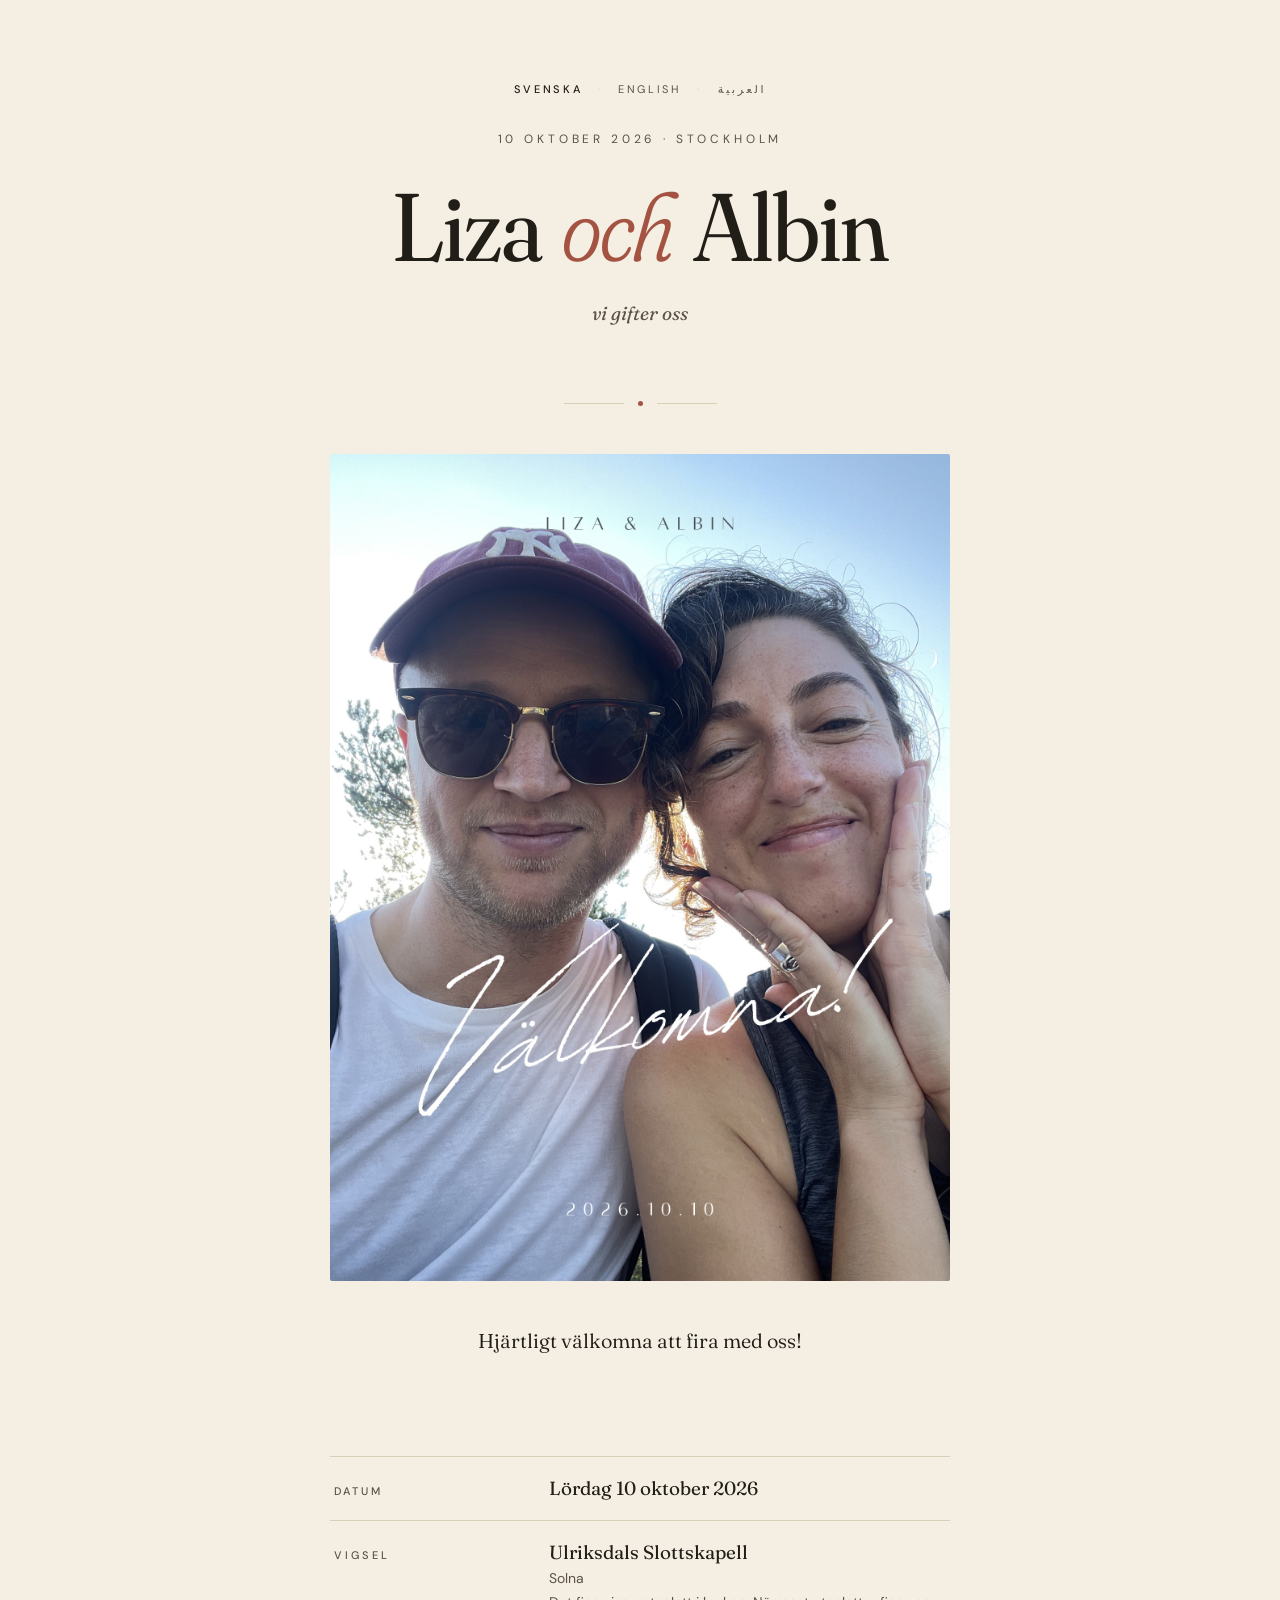
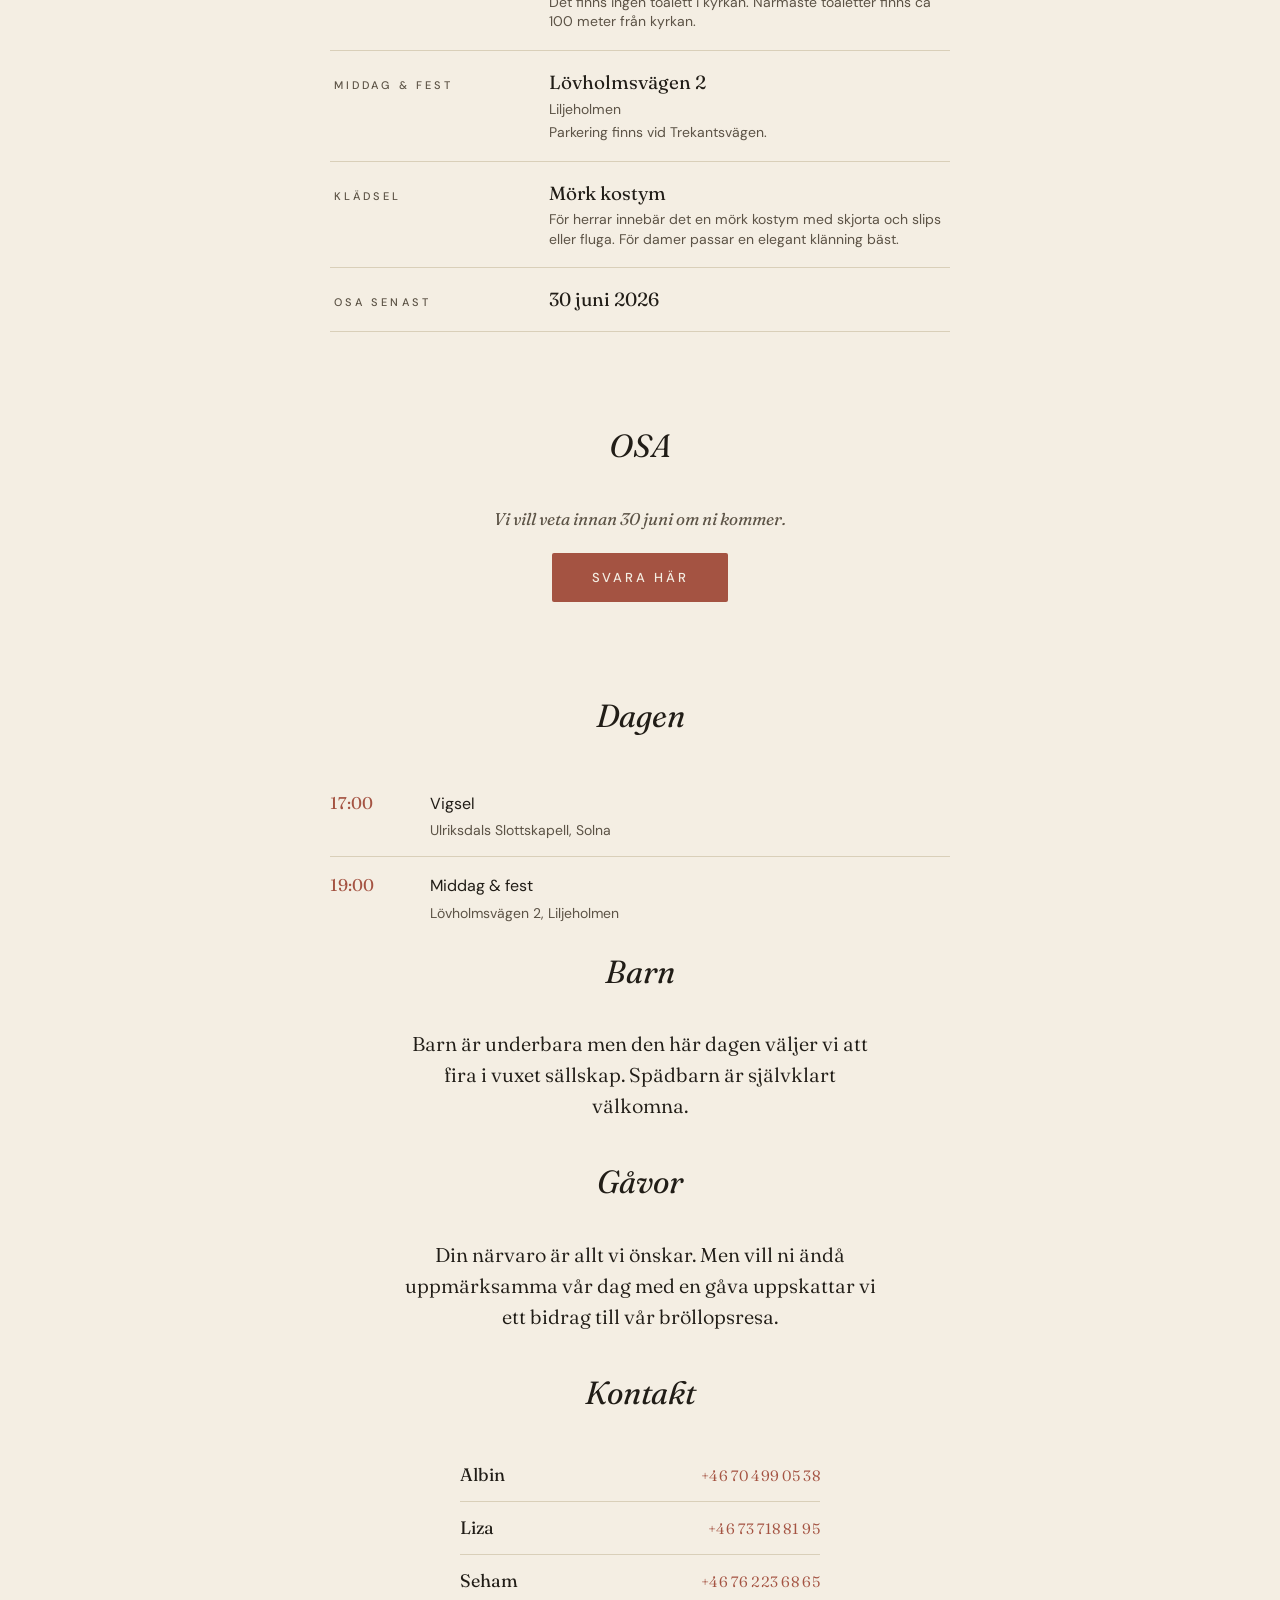
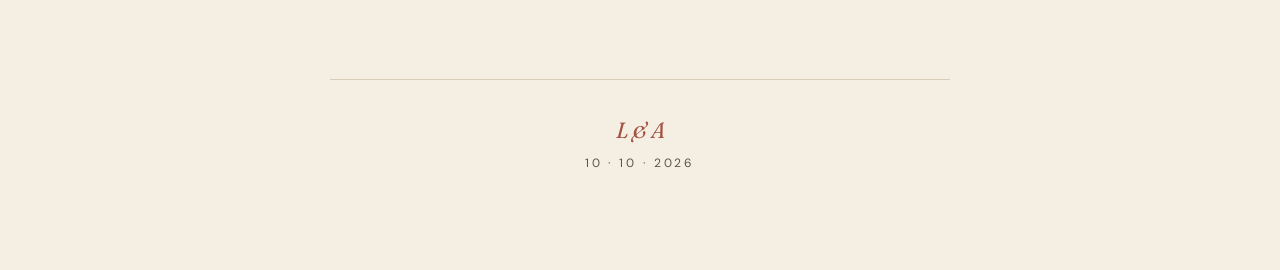
==== index.html @ 65b955f3 "update" ====
<!DOCTYPE html>
<html lang="sv">
<head>
  <meta charset="UTF-8" />
  <meta name="viewport" content="width=device-width, initial-scale=1, viewport-fit=cover" />
  <title>Liza & Albin · 10 oktober 2026</title>
  <link rel="icon" href="favicon.svg" type="image/svg+xml" />
  <meta name="description" content="Vi gifter oss och vill fira med er. OSA, plats, schema och praktisk information." />

  <!-- Open Graph / Facebook / Messenger / iMessage / WhatsApp / Slack -->
  <meta property="og:type" content="website" />
  <meta property="og:locale" content="sv_SE" />
  <meta property="og:url" content="https://lizaochalbin.se/" />
  <meta property="og:title" content="Liza & Albin · 10 oktober 2026" />
  <meta property="og:description" content="Vi gifter oss och vill fira med er." />
  <meta property="og:image" content="https://lizaochalbin.se/og-image.jpg" />
  <meta property="og:image:width" content="1200" />
  <meta property="og:image:height" content="630" />
  <meta property="og:image:alt" content="Liza och Albin" />

  <!-- Twitter / X -->
  <meta name="twitter:card" content="summary_large_image" />
  <meta name="twitter:title" content="Liza & Albin · 10 oktober 2026" />
  <meta name="twitter:description" content="Vi gifter oss och vill fira med er." />
  <meta name="twitter:image" content="https://lizaochalbin.se/og-image.jpg" />

  <link rel="canonical" href="https://lizaochalbin.se/" />

  <link rel="preconnect" href="https://fonts.googleapis.com" />
  <link rel="preconnect" href="https://fonts.gstatic.com" crossorigin />
  <link href="https://fonts.googleapis.com/css2?family=Fraunces:opsz,wght,SOFT@9..144,300..700,0..100&family=DM+Sans:wght@400;500&display=swap" rel="stylesheet" />
  <link rel="stylesheet" href="style.css" />
</head>
<body>
  <main>
    <!-- LANGUAGE SWITCHER -->
    <nav class="lang-switch">
      <a href="index.html" class="active">Svenska</a>
      <span class="lang-sep">·</span>
      <a href="en.html">English</a>
      <span class="lang-sep">·</span>
      <a href="ar.html">العربية</a>
    </nav>

    <!-- HERO -->
    <header class="hero reveal reveal-1">
      <p class="eyebrow">10 oktober 2026 · Stockholm</p>
      <h1 class="names">Liza <span class="amp">och</span> Albin</h1>
      <p class="hero-sub">vi gifter oss</p>
    </header>

    <div class="ornament reveal reveal-2">
      <span class="line"></span>
      <span class="dot"></span>
      <span class="line"></span>
    </div>

    <!-- PHOTO -->
    <section class="photo reveal reveal-2" aria-label="Foto">
      <!-- Lägg en bild på er som /images/hero.jpg i repot. Bredd ~1600px räcker. -->
      <img src="images/hero.jpg" alt="Liza och Albin" onerror="this.style.display='none'; this.nextElementSibling.style.display='flex';" />
      <div class="photo-placeholder" style="display:none;">Bild kommer här</div>
    </section>

    <!-- GREETING -->
    <section class="greeting reveal reveal-3">
      <p>Hjärtligt välkomna att fira med oss!</p>
    </section>

    <!-- DETAILS -->
    <section class="details reveal reveal-4" aria-label="Praktisk information">
      <div class="detail">
        <span class="detail-label">Datum</span>
        <span class="detail-value">
          Lördag 10 oktober 2026
        </span>
      </div>
      <div class="detail">
        <span class="detail-label">Vigsel</span>
        <span class="detail-value">
          Ulriksdals Slottskapell
          <span class="meta">Solna</span>
          <span class="meta">Det finns ingen toalett i kyrkan. Närmaste toaletter finns ca 100 meter från kyrkan.</span>
        </span>
      </div>
      <div class="detail">
        <span class="detail-label">Middag &amp; fest</span>
        <span class="detail-value">
          Lövholmsvägen 2
          <span class="meta">Liljeholmen</span>
          <span class="meta">Parkering finns vid Trekantsvägen.</span>
        </span>
      </div>
      <div class="detail">
        <span class="detail-label">Klädsel</span>
        <span class="detail-value">
          Mörk kostym
          <span class="meta">För herrar innebär det en mörk kostym med skjorta och slips eller fluga. För damer passar en elegant klänning bäst.</span>
        </span>
      </div>
      <div class="detail">
        <span class="detail-label">OSA senast</span>
        <span class="detail-value">
          30 juni 2026
        </span>
      </div>
    </section>

    <!-- OSA -->
    <section class="osa reveal reveal-5">
      <h2 class="section-heading">OSA</h2>
      <p class="osa-deadline">Vi vill veta innan 30 juni om ni kommer.</p>
      <button class="button" data-tally-open="ZjPVkB" data-tally-layout="modal" data-tally-auto-close="3000">Svara här</button>
    </section>

    <!-- SCHEDULE -->
    <section class="schedule reveal reveal-5">
      <h2>Dagen</h2>
      <ol class="schedule-list">
        <li class="schedule-item">
          <span class="schedule-time">17:00</span>
          <span class="schedule-event">
            Vigsel
            <span class="place">Ulriksdals Slottskapell, Solna</span>
          </span>
        </li>
        <li class="schedule-item">
          <span class="schedule-time">19:00</span>
          <span class="schedule-event">
            Middag &amp; fest
            <span class="place">Lövholmsvägen 2, Liljeholmen</span>
          </span>
        </li>
      </ol>
    </section>

    <!-- BARN -->
    <section class="greeting reveal reveal-6">
      <h2 class="section-heading">Barn</h2>
      <p>Barn är underbara men den här dagen väljer vi att fira i vuxet sällskap. Spädbarn är självklart välkomna.</p>
    </section>

    <!-- GÅVOR -->
    <section class="greeting reveal reveal-6">
      <h2 class="section-heading">Gåvor</h2>
      <p>Din närvaro är allt vi önskar. Men vill ni ändå uppmärksamma vår dag med en gåva uppskattar vi ett bidrag till vår bröllopsresa.</p>
    </section>

    <!-- KONTAKT -->
    <section class="greeting reveal reveal-6">
      <h2 class="section-heading">Kontakt</h2>
      <ul class="contact-list">
        <li><span class="contact-name">Albin</span><a href="tel:+46704990538">+46 70 499 05 38</a></li>
        <li><span class="contact-name">Liza</span><a href="tel:+46737188195">+46 73 718 81 95</a></li>
        <li><span class="contact-name">Seham</span><a href="tel:+46762236865">+46 76 223 68 65</a></li>
      </ul>
    </section>

    <!-- FOOTER -->
    <footer class="footer reveal reveal-6">
      <p class="footer-monogram">L &amp; A</p>
      <p class="footer-meta">10 · 10 · 2026</p>
    </footer>
  </main>
  <script src="https://tally.so/widgets/embed.js"></script>
</body>
</html>
---- style.css ----
:root {
  --bg: #F4EEE3;
  --bg-warm: #ECE2CF;
  --ink: #211D17;
  --ink-soft: #5C5346;
  --rule: #D9CFB9;
  --accent: #A45342;
  --accent-soft: #C8896E;
  --maxw: 620px;
}

* { box-sizing: border-box; }

html, body {
  margin: 0;
  padding: 0;
  background: var(--bg);
  color: var(--ink);
  font-family: 'DM Sans', system-ui, sans-serif;
  font-size: 17px;
  line-height: 1.65;
  -webkit-font-smoothing: antialiased;
  -moz-osx-font-smoothing: grayscale;
}

body {
  min-height: 100vh;
  display: flex;
  flex-direction: column;
  align-items: center;
  padding: 0 24px;
}

main {
  width: 100%;
  max-width: var(--maxw);
  padding: 56px 0 80px;
}

/* Staggered reveal */
.reveal {
  opacity: 0;
  transform: translateY(8px);
  animation: reveal 0.9s cubic-bezier(0.2, 0.65, 0.3, 1) forwards;
}
.reveal-1 { animation-delay: 0.05s; }
.reveal-2 { animation-delay: 0.18s; }
.reveal-3 { animation-delay: 0.32s; }
.reveal-4 { animation-delay: 0.46s; }
.reveal-5 { animation-delay: 0.60s; }
.reveal-6 { animation-delay: 0.74s; }

@keyframes reveal {
  to { opacity: 1; transform: translateY(0); }
}

/* LANGUAGE SWITCHER */
.lang-switch {
  text-align: center;
  padding: 0 0 8px;
  font-size: 11px;
  letter-spacing: 0.24em;
  text-transform: uppercase;
}
.lang-switch a {
  color: var(--ink-soft);
  text-decoration: none;
  transition: color 0.2s;
}
.lang-switch a:hover { color: var(--ink); }
.lang-switch a.active {
  color: var(--ink);
  font-weight: 500;
}
.lang-switch .lang-sep {
  color: var(--rule);
  margin: 0 10px;
}

/* HERO */
.hero {
  text-align: center;
  padding: 32px 0 16px;
}

.eyebrow {
  font-family: 'DM Sans', sans-serif;
  font-size: 12px;
  letter-spacing: 0.32em;
  text-transform: uppercase;
  color: var(--ink-soft);
  margin: 0 0 28px;
}

.names {
  font-family: 'Fraunces', serif;
  font-variation-settings: 'opsz' 144, 'SOFT' 50, 'wght' 400;
  font-size: clamp(56px, 14vw, 96px);
  font-weight: 400;
  line-height: 1.0;
  letter-spacing: -0.01em;
  margin: 0;
  color: var(--ink);
}

.names .amp {
  font-style: italic;
  font-variation-settings: 'opsz' 144, 'SOFT' 100, 'wght' 300;
  color: var(--accent);
  padding: 0 0.05em;
}

.hero-sub {
  font-family: 'Fraunces', serif;
  font-variation-settings: 'opsz' 14, 'wght' 400;
  font-style: italic;
  font-size: 19px;
  color: var(--ink-soft);
  margin: 24px 0 0;
}

/* Ornament divider */
.ornament {
  display: flex;
  align-items: center;
  gap: 14px;
  justify-content: center;
  margin: 48px 0;
  color: var(--accent-soft);
}
.ornament .line {
  width: 60px;
  height: 1px;
  background: var(--rule);
}
.ornament .dot {
  width: 5px;
  height: 5px;
  border-radius: 50%;
  background: var(--accent);
}

/* PHOTO */
.photo {
  width: 100%;
  background: var(--bg-warm);
  border-radius: 2px;
  overflow: hidden;
  margin: 8px 0 16px;
  position: relative;
}
.photo img {
  width: 100%;
  height: auto;
  display: block;
}
.photo-placeholder {
  position: absolute;
  inset: 0;
  display: flex;
  align-items: center;
  justify-content: center;
  font-family: 'Fraunces', serif;
  font-style: italic;
  color: var(--ink-soft);
  font-size: 15px;
}

/* GREETING */
.greeting {
  font-family: 'Fraunces', serif;
  font-variation-settings: 'opsz' 24, 'wght' 350;
  font-size: 20px;
  line-height: 1.55;
  text-align: center;
  color: var(--ink);
  max-width: 480px;
  margin: 0 auto;
  padding: 8px 0;
}
.greeting em {
  font-style: italic;
  color: var(--accent);
}

/* DETAILS */
.details {
  display: grid;
  grid-template-columns: 1fr;
  gap: 0;
  border-top: 1px solid var(--rule);
  border-bottom: 1px solid var(--rule);
}
.detail {
  display: grid;
  grid-template-columns: 1fr 2fr;
  gap: 16px;
  padding: 18px 4px;
  border-bottom: 1px solid var(--rule);
  align-items: baseline;
}
.detail:last-child { border-bottom: none; }
.detail-label {
  font-size: 11px;
  letter-spacing: 0.28em;
  text-transform: uppercase;
  color: var(--ink-soft);
  font-weight: 500;
}
.detail-value {
  font-family: 'Fraunces', serif;
  font-variation-settings: 'opsz' 24, 'wght' 400;
  font-size: 19px;
  color: var(--ink);
  line-height: 1.4;
}
.detail-value .meta {
  display: block;
  font-family: 'DM Sans', sans-serif;
  font-size: 14px;
  color: var(--ink-soft);
  margin-top: 4px;
}

/* SCHEDULE */
.schedule {
  margin: 0;
}
.schedule h2,
.section-heading {
  font-family: 'Fraunces', serif;
  font-variation-settings: 'opsz' 48, 'wght' 400;
  font-style: italic;
  font-size: 32px;
  font-weight: 400;
  text-align: center;
  margin: 0 0 32px;
  color: var(--ink);
}
.schedule-list {
  list-style: none;
  padding: 0;
  margin: 0;
}
.schedule-item {
  display: grid;
  grid-template-columns: 80px 1fr;
  gap: 20px;
  padding: 14px 0;
  align-items: baseline;
  border-bottom: 1px solid var(--rule);
}
.schedule-item:last-child { border-bottom: none; }
.schedule-time {
  font-family: 'Fraunces', serif;
  font-variation-settings: 'opsz' 24, 'wght' 400;
  font-size: 17px;
  color: var(--accent);
  font-feature-settings: 'tnum';
}
.schedule-event {
  font-size: 16px;
  color: var(--ink);
}
.schedule-event .place {
  display: block;
  font-size: 14px;
  color: var(--ink-soft);
  margin-top: 2px;
}

/* CONTACT */
.contact-list {
  list-style: none;
  padding: 0;
  margin: 0 auto;
  width: 100%;
  max-width: 360px;
}
.contact-list li {
  display: flex;
  justify-content: space-between;
  align-items: baseline;
  padding: 12px 0;
  border-bottom: 1px solid var(--rule);
  font-size: 16px;
}
.contact-list li:last-child { border-bottom: none; }
.contact-name {
  font-family: 'Fraunces', serif;
  font-variation-settings: 'opsz' 24, 'wght' 400;
  font-size: 18px;
  color: var(--ink);
}
.contact-list a {
  color: var(--accent);
  text-decoration: none;
  font-size: 15px;
  letter-spacing: 0.02em;
}
.contact-list a:hover { text-decoration: underline; }

/* OSA CTA */
.osa {
  text-align: center;
  padding: 16px 0;
}
.osa-deadline {
  font-family: 'Fraunces', serif;
  font-style: italic;
  font-size: 17px;
  color: var(--ink-soft);
  margin: 0 0 20px;
}
.button {
  display: inline-block;
  background: var(--accent);
  color: var(--bg);
  padding: 16px 40px;
  border-radius: 2px;
  text-decoration: none;
  font-family: 'DM Sans', sans-serif;
  font-size: 13px;
  font-weight: 500;
  letter-spacing: 0.22em;
  text-transform: uppercase;
  transition: background 0.2s ease, transform 0.15s ease;
  border: none;
  cursor: pointer;
}
.button:hover { background: var(--ink); }
.button:active { transform: scale(0.98); }

/* FOOTER */
.footer {
  text-align: center;
  margin-top: 64px;
  padding-top: 32px;
  border-top: 1px solid var(--rule);
}
.footer-monogram {
  font-family: 'Fraunces', serif;
  font-style: italic;
  font-size: 22px;
  color: var(--accent);
  margin: 0 0 6px;
}
.footer-meta {
  font-size: 12px;
  letter-spacing: 0.24em;
  text-transform: uppercase;
  color: var(--ink-soft);
  margin: 0;
}

/* Section spacing */
section { margin: 56px 0; }
section:first-of-type { margin-top: 0; }

/* Responsive */
@media (min-width: 700px) {
  main { padding: 80px 0 96px; }
  .hero { padding: 24px 0 24px; }
  section { margin: 72px 0; }
}

/* Honor reduced motion preference */
@media (prefers-reduced-motion: reduce) {
  .reveal { opacity: 1; transform: none; animation: none; }
}
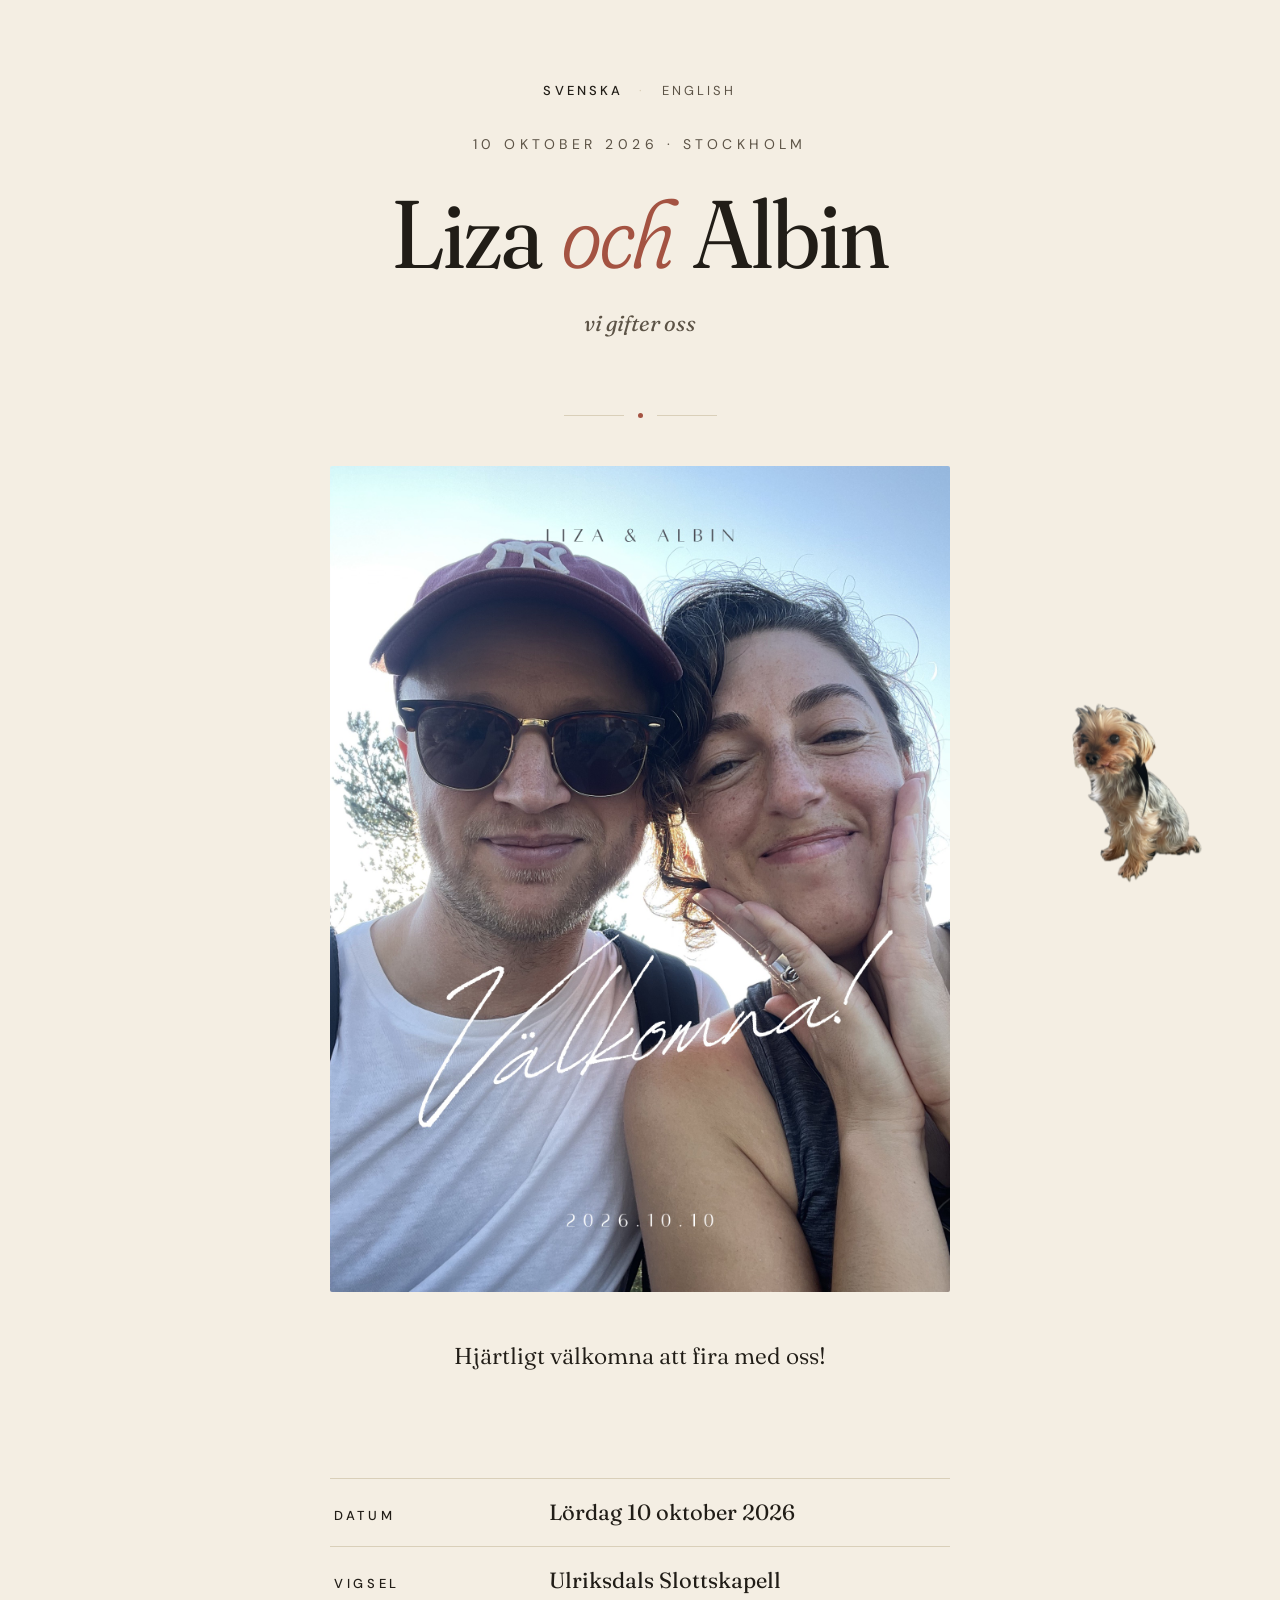
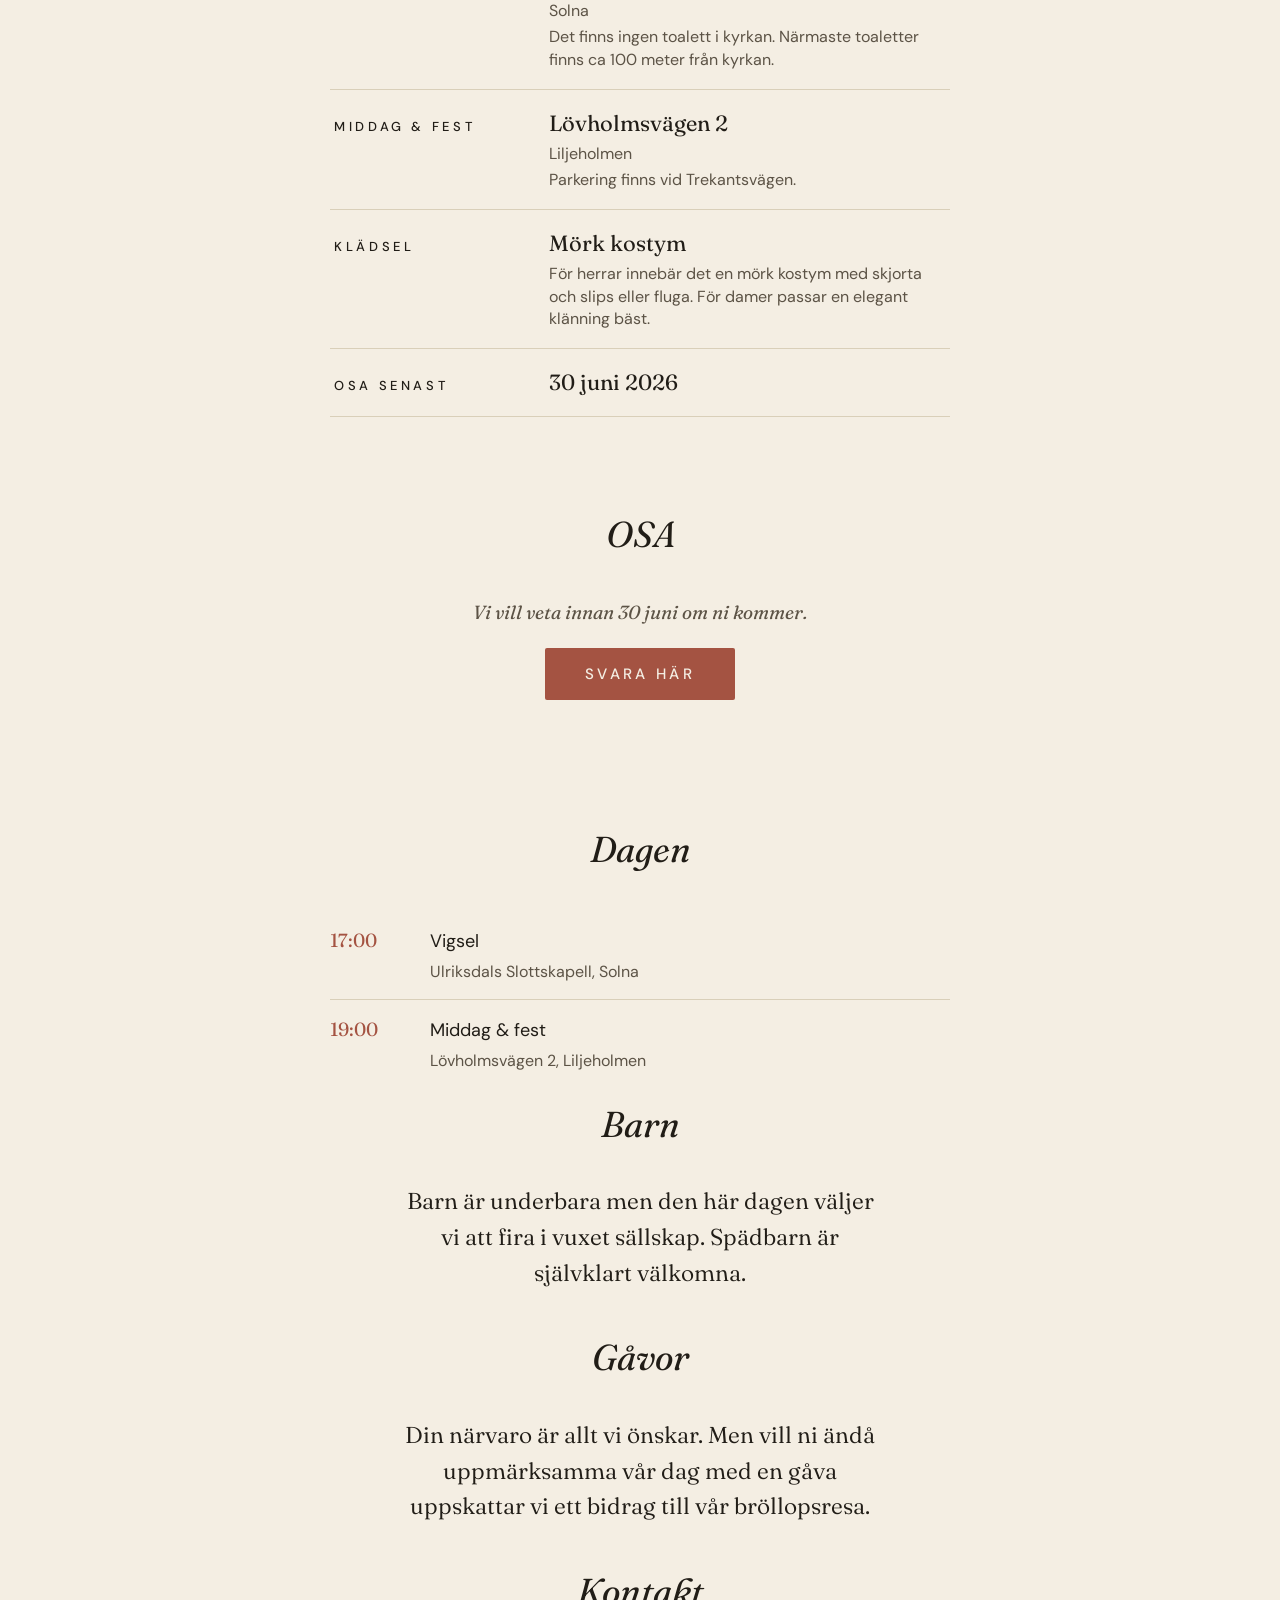
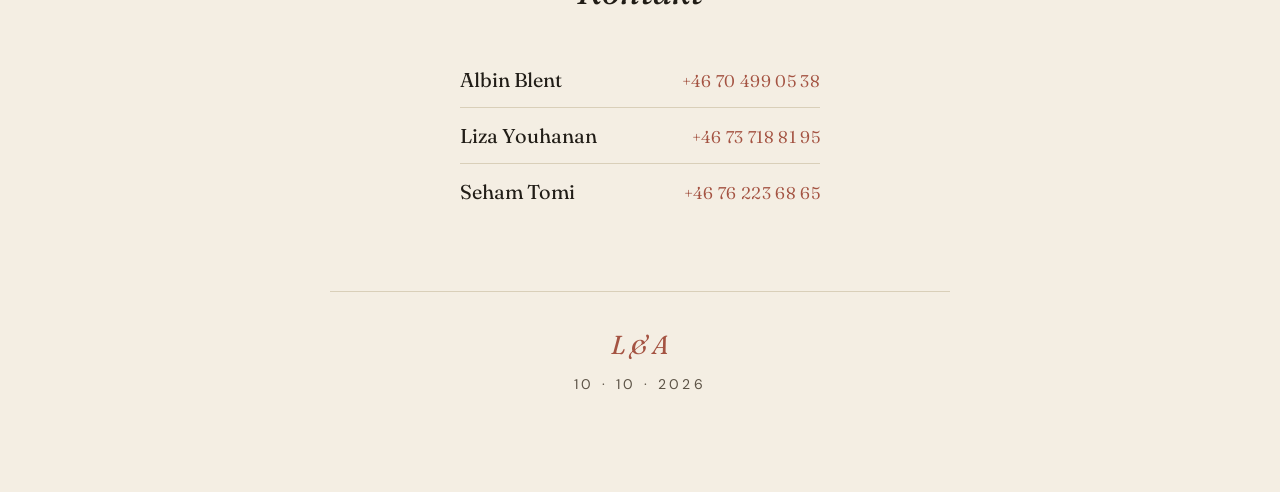
==== commit f7938df3: "update" ====
--- a/index.html
+++ b/index.html
@@ -38,8 +38,6 @@
       <a href="index.html" class="active">Svenska</a>
       <span class="lang-sep">·</span>
       <a href="en.html">English</a>
-      <span class="lang-sep">·</span>
-      <a href="ar.html">العربية</a>
     </nav>
 
     <!-- HERO -->
@@ -150,11 +148,16 @@
     <section class="greeting reveal reveal-6">
       <h2 class="section-heading">Kontakt</h2>
       <ul class="contact-list">
-        <li><span class="contact-name">Albin</span><a href="tel:+46704990538">+46 70 499 05 38</a></li>
-        <li><span class="contact-name">Liza</span><a href="tel:+46737188195">+46 73 718 81 95</a></li>
-        <li><span class="contact-name">Seham</span><a href="tel:+46762236865">+46 76 223 68 65</a></li>
+        <li><span class="contact-name">Albin Blent</span><a href="tel:+46704990538">+46 70 499 05 38</a></li>
+        <li><span class="contact-name">Liza Youhanan</span><a href="tel:+46737188195">+46 73 718 81 95</a></li>
+        <li><span class="contact-name">Seham Tomi</span><a href="tel:+46762236865">+46 76 223 68 65</a></li>
       </ul>
     </section>
+
+    <!-- DOUCHI (mobile) -->
+    <div class="douchi-mobile reveal reveal-6">
+      <img src="images/douchi-cutout.png" alt="Douchi, vår hund" />
+    </div>
 
     <!-- FOOTER -->
     <footer class="footer reveal reveal-6">
@@ -162,6 +165,9 @@
       <p class="footer-meta">10 · 10 · 2026</p>
     </footer>
   </main>
+
+  <!-- DOUCHI (desktop) -->
+  <img class="douchi-desktop" src="images/douchi-cutout.png" alt="Douchi, vår hund" />
   <script src="https://tally.so/widgets/embed.js"></script>
 </body>
 </html>
--- a/style.css
+++ b/style.css
@@ -17,7 +17,7 @@
   background: var(--bg);
   color: var(--ink);
   font-family: 'DM Sans', system-ui, sans-serif;
-  font-size: 17px;
+  font-size: 19px;
   line-height: 1.65;
   -webkit-font-smoothing: antialiased;
   -moz-osx-font-smoothing: grayscale;
@@ -58,7 +58,7 @@
 .lang-switch {
   text-align: center;
   padding: 0 0 8px;
-  font-size: 11px;
+  font-size: 13px;
   letter-spacing: 0.24em;
   text-transform: uppercase;
 }
@@ -85,7 +85,7 @@
 
 .eyebrow {
   font-family: 'DM Sans', sans-serif;
-  font-size: 12px;
+  font-size: 14px;
   letter-spacing: 0.32em;
   text-transform: uppercase;
   color: var(--ink-soft);
@@ -114,7 +114,7 @@
   font-family: 'Fraunces', serif;
   font-variation-settings: 'opsz' 14, 'wght' 400;
   font-style: italic;
-  font-size: 19px;
+  font-size: 22px;
   color: var(--ink-soft);
   margin: 24px 0 0;
 }
@@ -163,14 +163,14 @@
   font-family: 'Fraunces', serif;
   font-style: italic;
   color: var(--ink-soft);
-  font-size: 15px;
+  font-size: 17px;
 }
 
 /* GREETING */
 .greeting {
   font-family: 'Fraunces', serif;
   font-variation-settings: 'opsz' 24, 'wght' 350;
-  font-size: 20px;
+  font-size: 23px;
   line-height: 1.55;
   text-align: center;
   color: var(--ink);
@@ -201,23 +201,23 @@
 }
 .detail:last-child { border-bottom: none; }
 .detail-label {
-  font-size: 11px;
+  font-size: 13px;
   letter-spacing: 0.28em;
   text-transform: uppercase;
-  color: var(--ink-soft);
+  color: var(--ink);
   font-weight: 500;
 }
 .detail-value {
   font-family: 'Fraunces', serif;
   font-variation-settings: 'opsz' 24, 'wght' 400;
-  font-size: 19px;
+  font-size: 22px;
   color: var(--ink);
   line-height: 1.4;
 }
 .detail-value .meta {
   display: block;
   font-family: 'DM Sans', sans-serif;
-  font-size: 14px;
+  font-size: 16px;
   color: var(--ink-soft);
   margin-top: 4px;
 }
@@ -231,7 +231,7 @@
   font-family: 'Fraunces', serif;
   font-variation-settings: 'opsz' 48, 'wght' 400;
   font-style: italic;
-  font-size: 32px;
+  font-size: 36px;
   font-weight: 400;
   text-align: center;
   margin: 0 0 32px;
@@ -254,17 +254,17 @@
 .schedule-time {
   font-family: 'Fraunces', serif;
   font-variation-settings: 'opsz' 24, 'wght' 400;
-  font-size: 17px;
+  font-size: 19px;
   color: var(--accent);
   font-feature-settings: 'tnum';
 }
 .schedule-event {
-  font-size: 16px;
+  font-size: 18px;
   color: var(--ink);
 }
 .schedule-event .place {
   display: block;
-  font-size: 14px;
+  font-size: 16px;
   color: var(--ink-soft);
   margin-top: 2px;
 }
@@ -283,19 +283,19 @@
   align-items: baseline;
   padding: 12px 0;
   border-bottom: 1px solid var(--rule);
-  font-size: 16px;
+  font-size: 18px;
 }
 .contact-list li:last-child { border-bottom: none; }
 .contact-name {
   font-family: 'Fraunces', serif;
   font-variation-settings: 'opsz' 24, 'wght' 400;
-  font-size: 18px;
+  font-size: 20px;
   color: var(--ink);
 }
 .contact-list a {
   color: var(--accent);
   text-decoration: none;
-  font-size: 15px;
+  font-size: 17px;
   letter-spacing: 0.02em;
 }
 .contact-list a:hover { text-decoration: underline; }
@@ -308,7 +308,7 @@
 .osa-deadline {
   font-family: 'Fraunces', serif;
   font-style: italic;
-  font-size: 17px;
+  font-size: 19px;
   color: var(--ink-soft);
   margin: 0 0 20px;
 }
@@ -320,7 +320,7 @@
   border-radius: 2px;
   text-decoration: none;
   font-family: 'DM Sans', sans-serif;
-  font-size: 13px;
+  font-size: 15px;
   font-weight: 500;
   letter-spacing: 0.22em;
   text-transform: uppercase;
@@ -330,6 +330,7 @@
 }
 .button:hover { background: var(--ink); }
 .button:active { transform: scale(0.98); }
+.osa .button { margin-bottom: 32px; }
 
 /* FOOTER */
 .footer {
@@ -341,12 +342,12 @@
 .footer-monogram {
   font-family: 'Fraunces', serif;
   font-style: italic;
-  font-size: 22px;
+  font-size: 26px;
   color: var(--accent);
   margin: 0 0 6px;
 }
 .footer-meta {
-  font-size: 12px;
+  font-size: 14px;
   letter-spacing: 0.24em;
   text-transform: uppercase;
   color: var(--ink-soft);
@@ -364,6 +365,33 @@
   section { margin: 72px 0; }
 }
 
+/* DOUCHI */
+.douchi-desktop {
+  display: none;
+}
+.douchi-mobile {
+  text-align: center;
+}
+.douchi-mobile img {
+  width: 200px;
+  height: auto;
+}
+@media (min-width: 700px) {
+  .douchi-desktop {
+    display: block;
+    position: fixed;
+    bottom: 0;
+    right: 24px;
+    width: 220px;
+    height: auto;
+    z-index: 10;
+    pointer-events: none;
+  }
+  .douchi-mobile {
+    display: none;
+  }
+}
+
 /* Honor reduced motion preference */
 @media (prefers-reduced-motion: reduce) {
   .reveal { opacity: 1; transform: none; animation: none; }
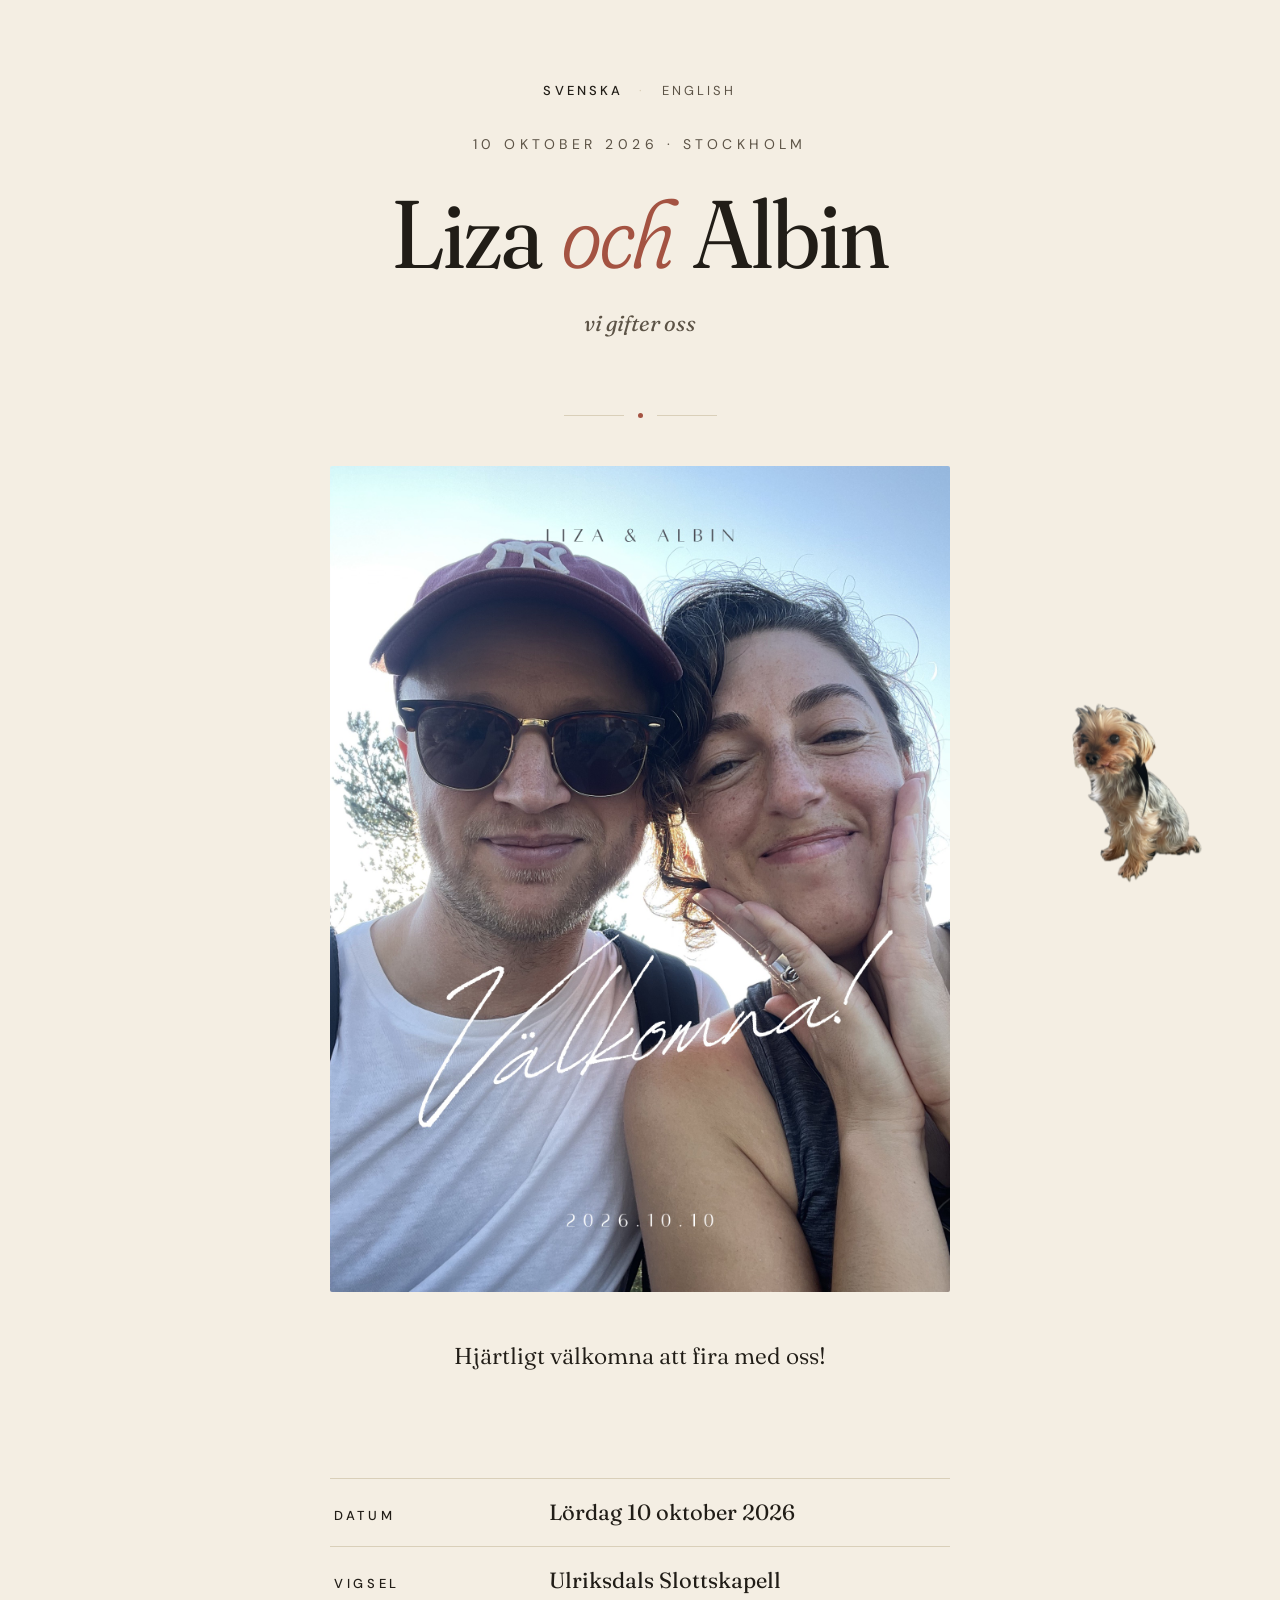
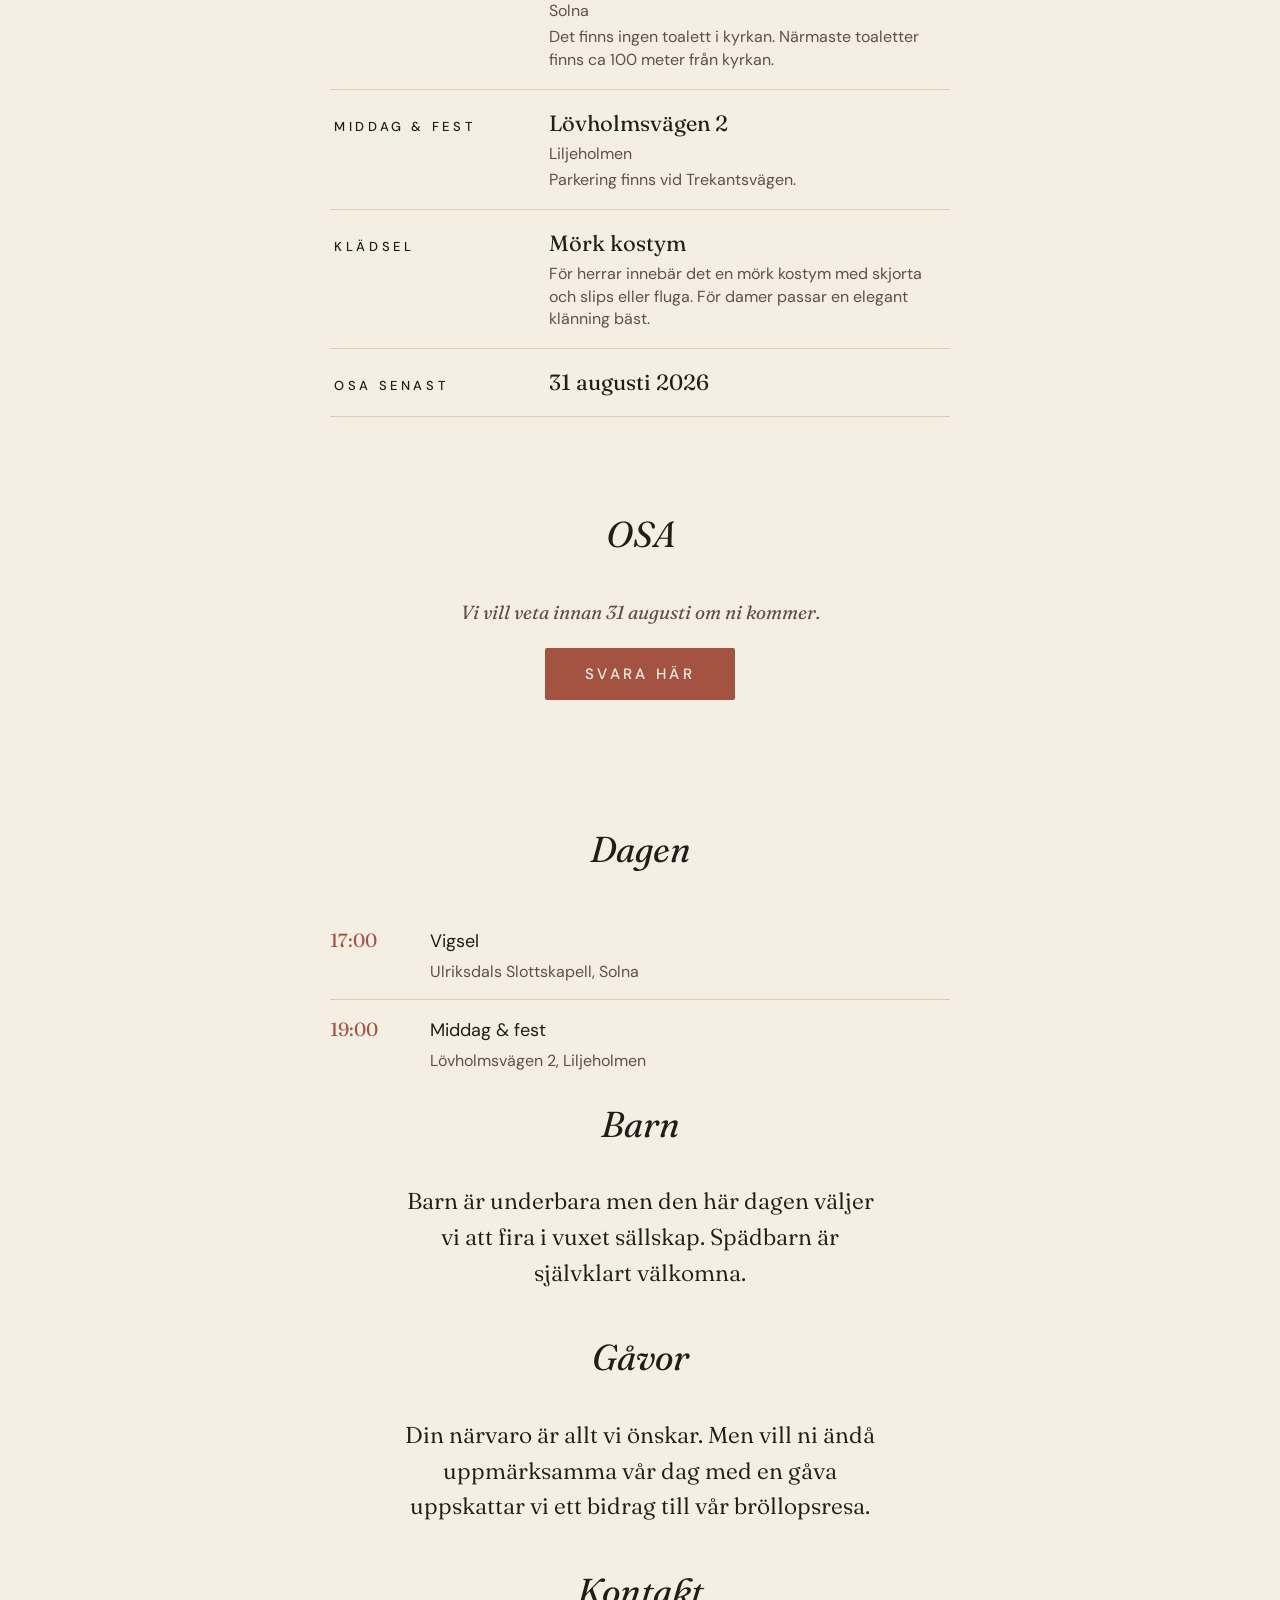
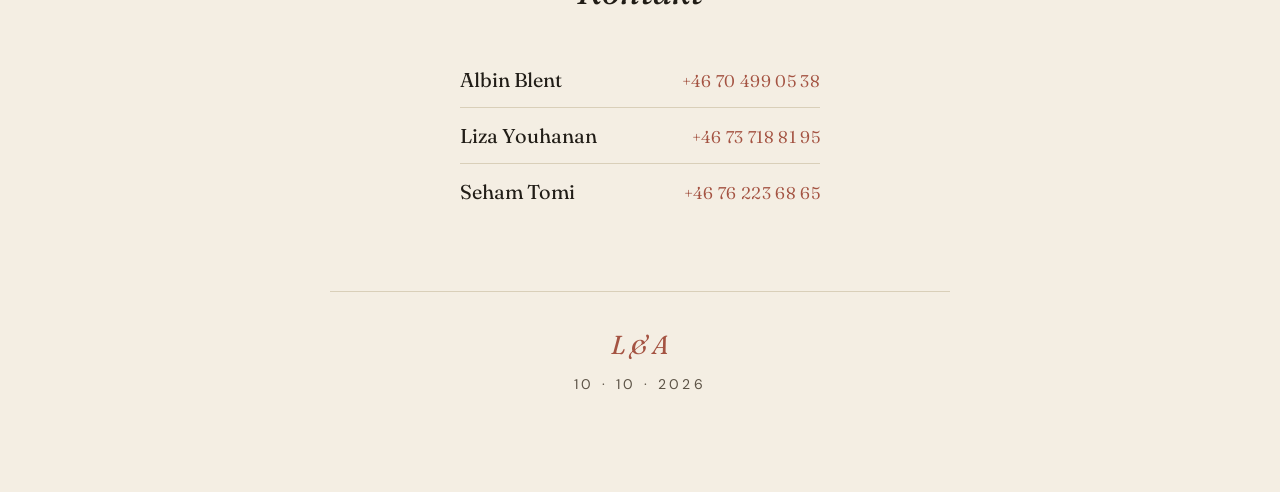
==== commit 5e7c5f1f: "Update RSVP deadline to 31 August Co-Authored-By: Claude Fable 5 <noreply@anthropic.com>" ====
--- a/index.html
+++ b/index.html
@@ -99,7 +99,7 @@
       <div class="detail">
         <span class="detail-label">OSA senast</span>
         <span class="detail-value">
-          30 juni 2026
+          31 augusti 2026
         </span>
       </div>
     </section>
@@ -107,7 +107,7 @@
     <!-- OSA -->
     <section class="osa reveal reveal-5">
       <h2 class="section-heading">OSA</h2>
-      <p class="osa-deadline">Vi vill veta innan 30 juni om ni kommer.</p>
+      <p class="osa-deadline">Vi vill veta innan 31 augusti om ni kommer.</p>
       <button class="button" data-tally-open="ZjPVkB" data-tally-layout="modal" data-tally-auto-close="3000">Svara här</button>
     </section>
 
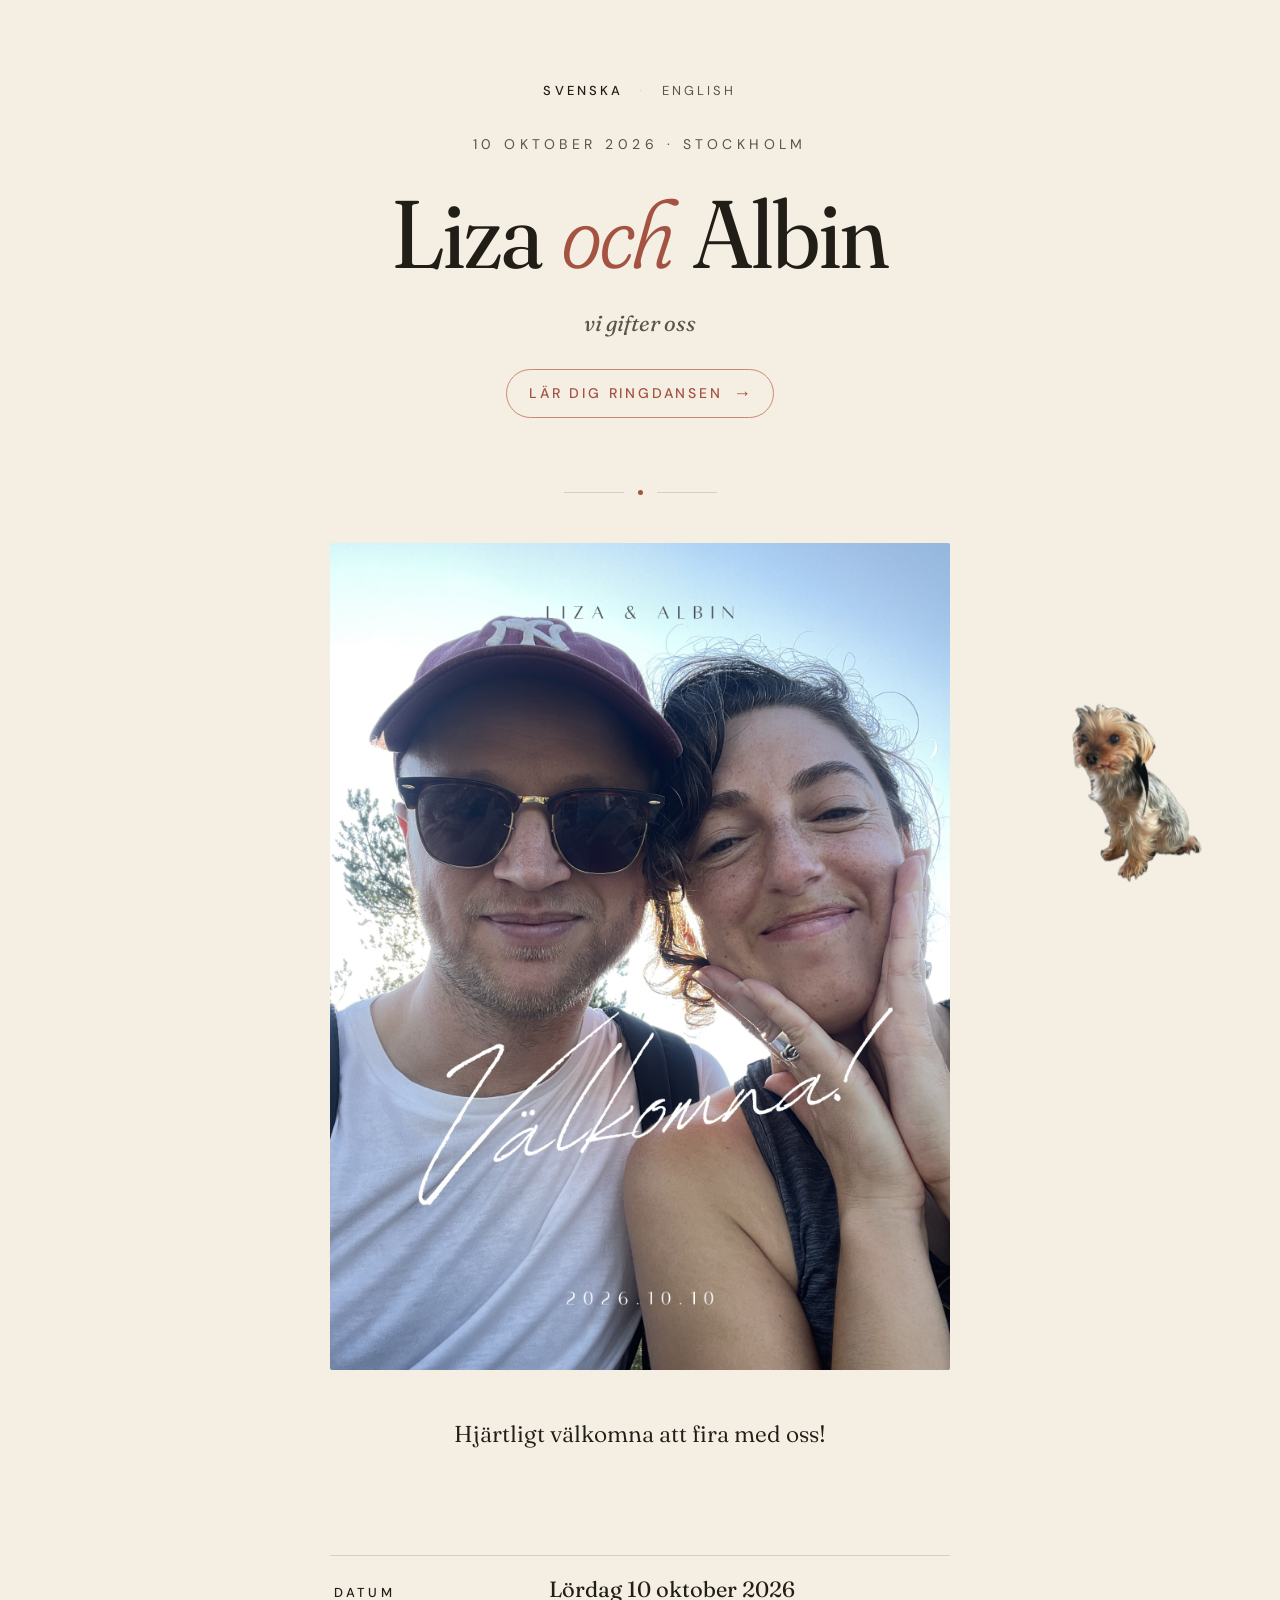
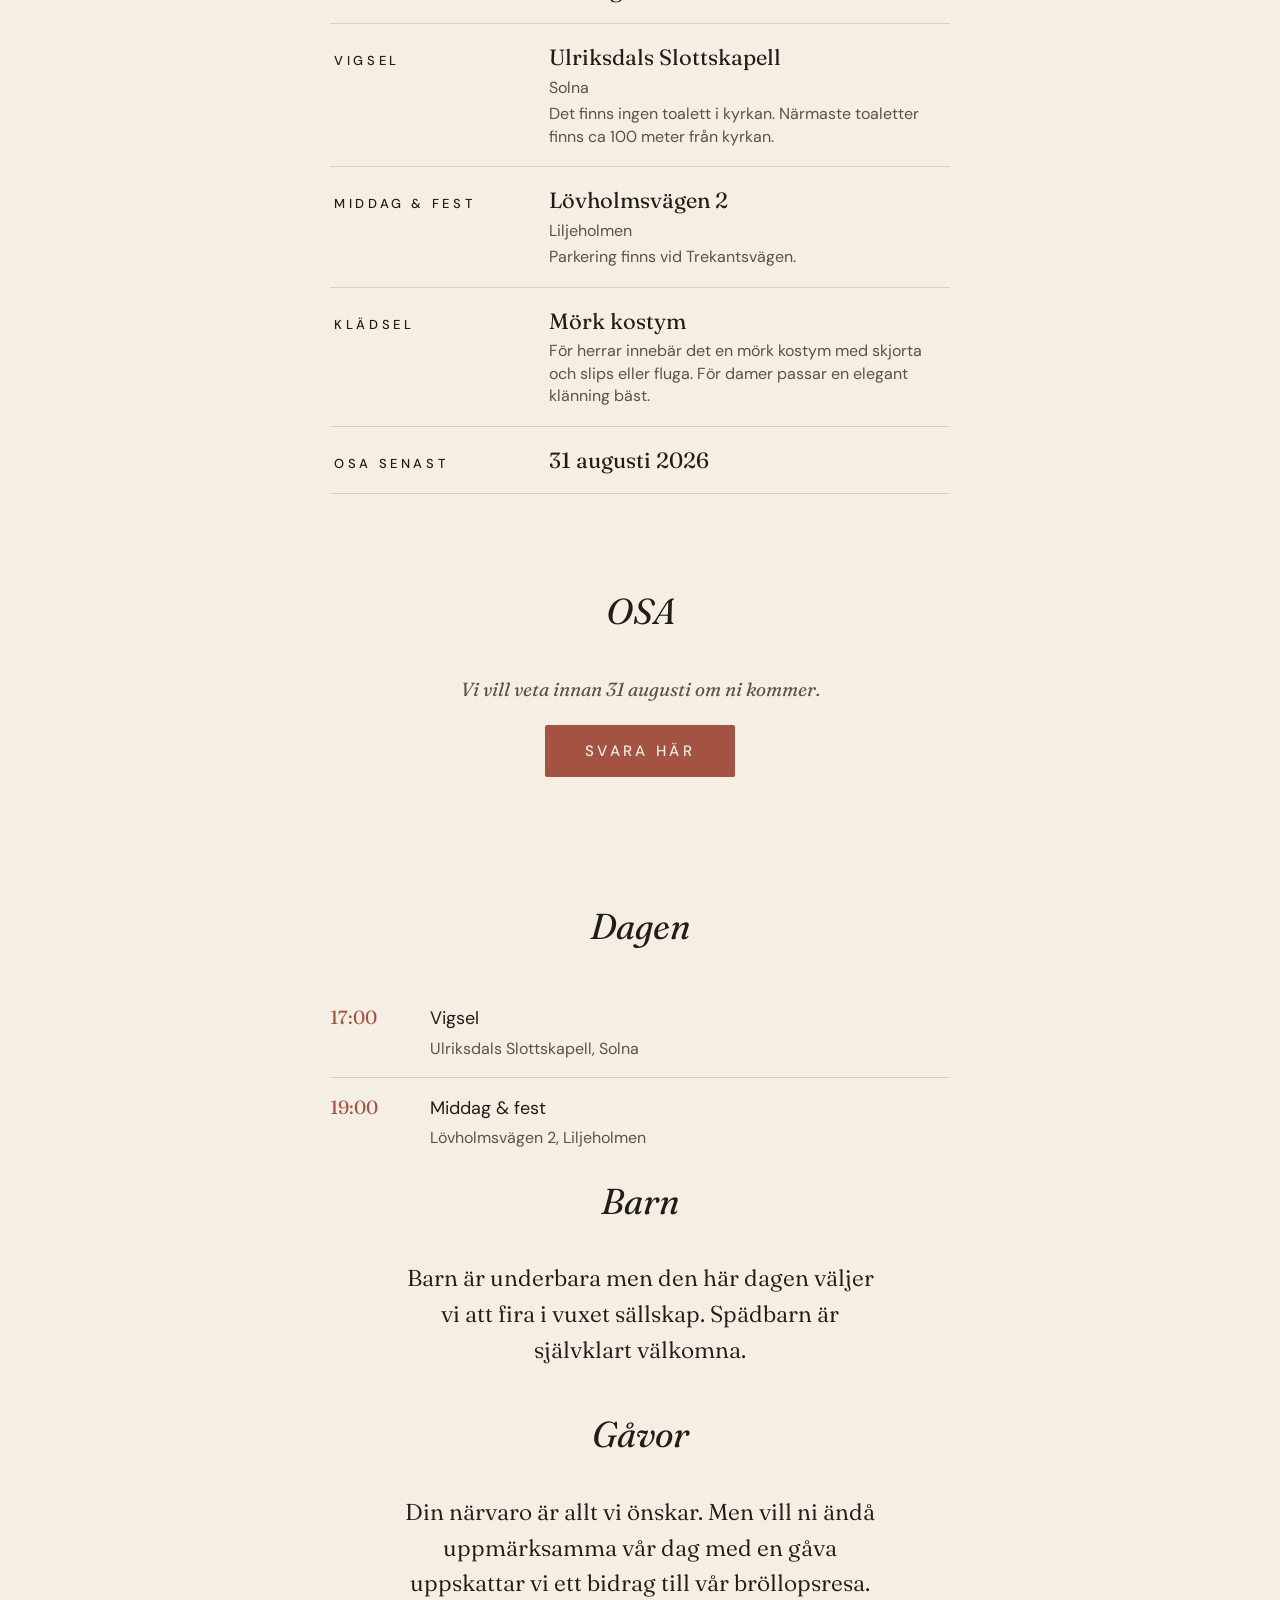
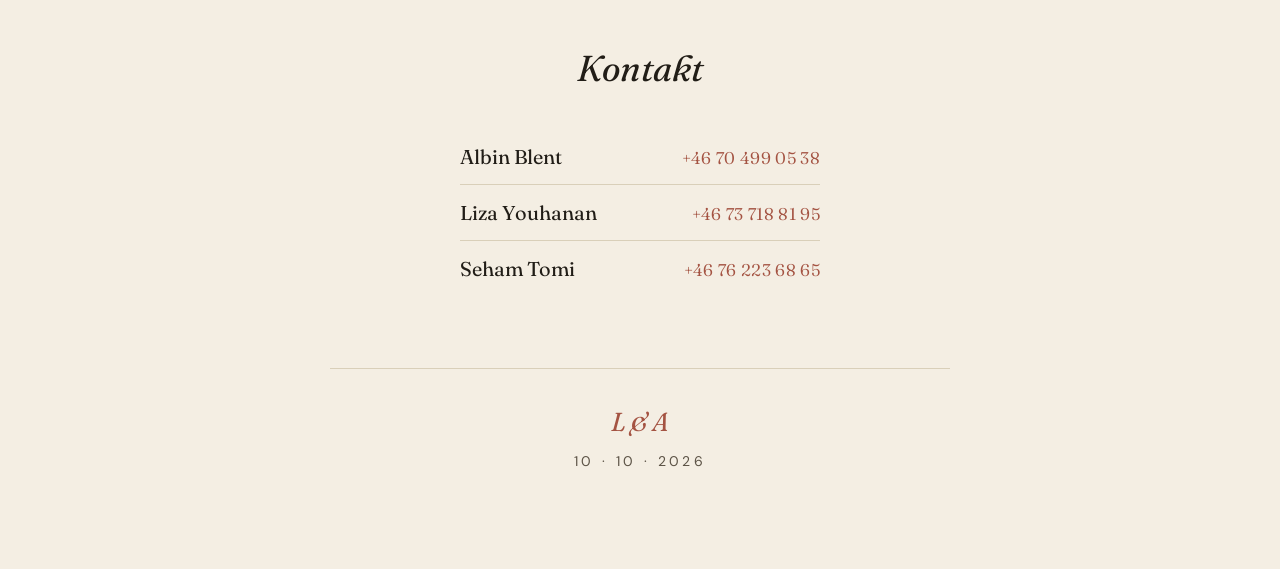
==== commit afb4657b: "Add ring dance instruction videos page with hero CTA Five iPhone HEVC clips converted to 720p H.264 " ====
--- a/index.html
+++ b/index.html
@@ -45,6 +45,7 @@
       <p class="eyebrow">10 oktober 2026 · Stockholm</p>
       <h1 class="names">Liza <span class="amp">och</span> Albin</h1>
       <p class="hero-sub">vi gifter oss</p>
+      <a class="hero-cta" href="dans-instruktioner.html">Lär dig ringdansen <span class="arrow">→</span></a>
     </header>
 
     <div class="ornament reveal reveal-2">
--- a/style.css
+++ b/style.css
@@ -396,3 +396,125 @@
 @media (prefers-reduced-motion: reduce) {
   .reveal { opacity: 1; transform: none; animation: none; }
 }
+
+/* HERO CTA (dansinstruktioner) */
+.hero-cta {
+  display: inline-flex;
+  align-items: center;
+  gap: 10px;
+  margin-top: 28px;
+  padding: 12px 22px;
+  border: 1px solid var(--accent-soft);
+  border-radius: 999px;
+  color: var(--accent);
+  text-decoration: none;
+  font-family: 'DM Sans', sans-serif;
+  font-size: 14px;
+  font-weight: 500;
+  letter-spacing: 0.2em;
+  text-transform: uppercase;
+  transition: background 0.2s ease, color 0.2s ease, border-color 0.2s ease;
+}
+.hero-cta .arrow {
+  font-family: 'Fraunces', serif;
+  font-style: italic;
+  font-size: 18px;
+  letter-spacing: 0;
+  text-transform: none;
+  line-height: 1;
+  transition: transform 0.2s ease;
+}
+.hero-cta:hover {
+  background: var(--accent);
+  border-color: var(--accent);
+  color: var(--bg);
+}
+.hero-cta:hover .arrow { transform: translateX(3px); }
+
+/* DANCE PAGE */
+.back-link {
+  display: inline-block;
+  color: var(--ink-soft);
+  text-decoration: none;
+  font-size: 14px;
+  letter-spacing: 0.2em;
+  text-transform: uppercase;
+  margin-bottom: 8px;
+}
+.back-link:hover { color: var(--accent); }
+
+.page-title {
+  font-family: 'Fraunces', serif;
+  font-variation-settings: 'opsz' 144, 'SOFT' 50, 'wght' 400;
+  font-size: clamp(44px, 10vw, 72px);
+  font-weight: 400;
+  line-height: 1.05;
+  letter-spacing: -0.01em;
+  margin: 0;
+  color: var(--ink);
+}
+.page-title .amp {
+  font-style: italic;
+  font-variation-settings: 'opsz' 144, 'SOFT' 100, 'wght' 300;
+  color: var(--accent);
+}
+
+.video-list {
+  list-style: none;
+  padding: 0;
+  margin: 0;
+  display: grid;
+  gap: 56px;
+}
+.video-item {
+  display: grid;
+  gap: 14px;
+}
+.video-head {
+  display: flex;
+  align-items: baseline;
+  gap: 16px;
+}
+.video-num {
+  font-family: 'Fraunces', serif;
+  font-variation-settings: 'opsz' 24, 'wght' 400;
+  font-style: italic;
+  font-size: 19px;
+  color: var(--accent);
+  font-feature-settings: 'tnum';
+  flex: none;
+}
+.video-title {
+  font-family: 'Fraunces', serif;
+  font-variation-settings: 'opsz' 24, 'wght' 400;
+  font-size: 22px;
+  font-weight: 400;
+  margin: 0;
+  color: var(--ink);
+}
+.video-duration {
+  margin-left: auto;
+  font-size: 14px;
+  letter-spacing: 0.12em;
+  color: var(--ink-soft);
+  font-feature-settings: 'tnum';
+  flex: none;
+}
+.video-frame {
+  width: 100%;
+  aspect-ratio: 16 / 9;
+  background: var(--bg-warm);
+  border-radius: 2px;
+  overflow: hidden;
+}
+.video-frame video {
+  width: 100%;
+  height: 100%;
+  display: block;
+  object-fit: cover;
+}
+.video-note {
+  font-size: 16px;
+  color: var(--ink-soft);
+  margin: 0;
+}
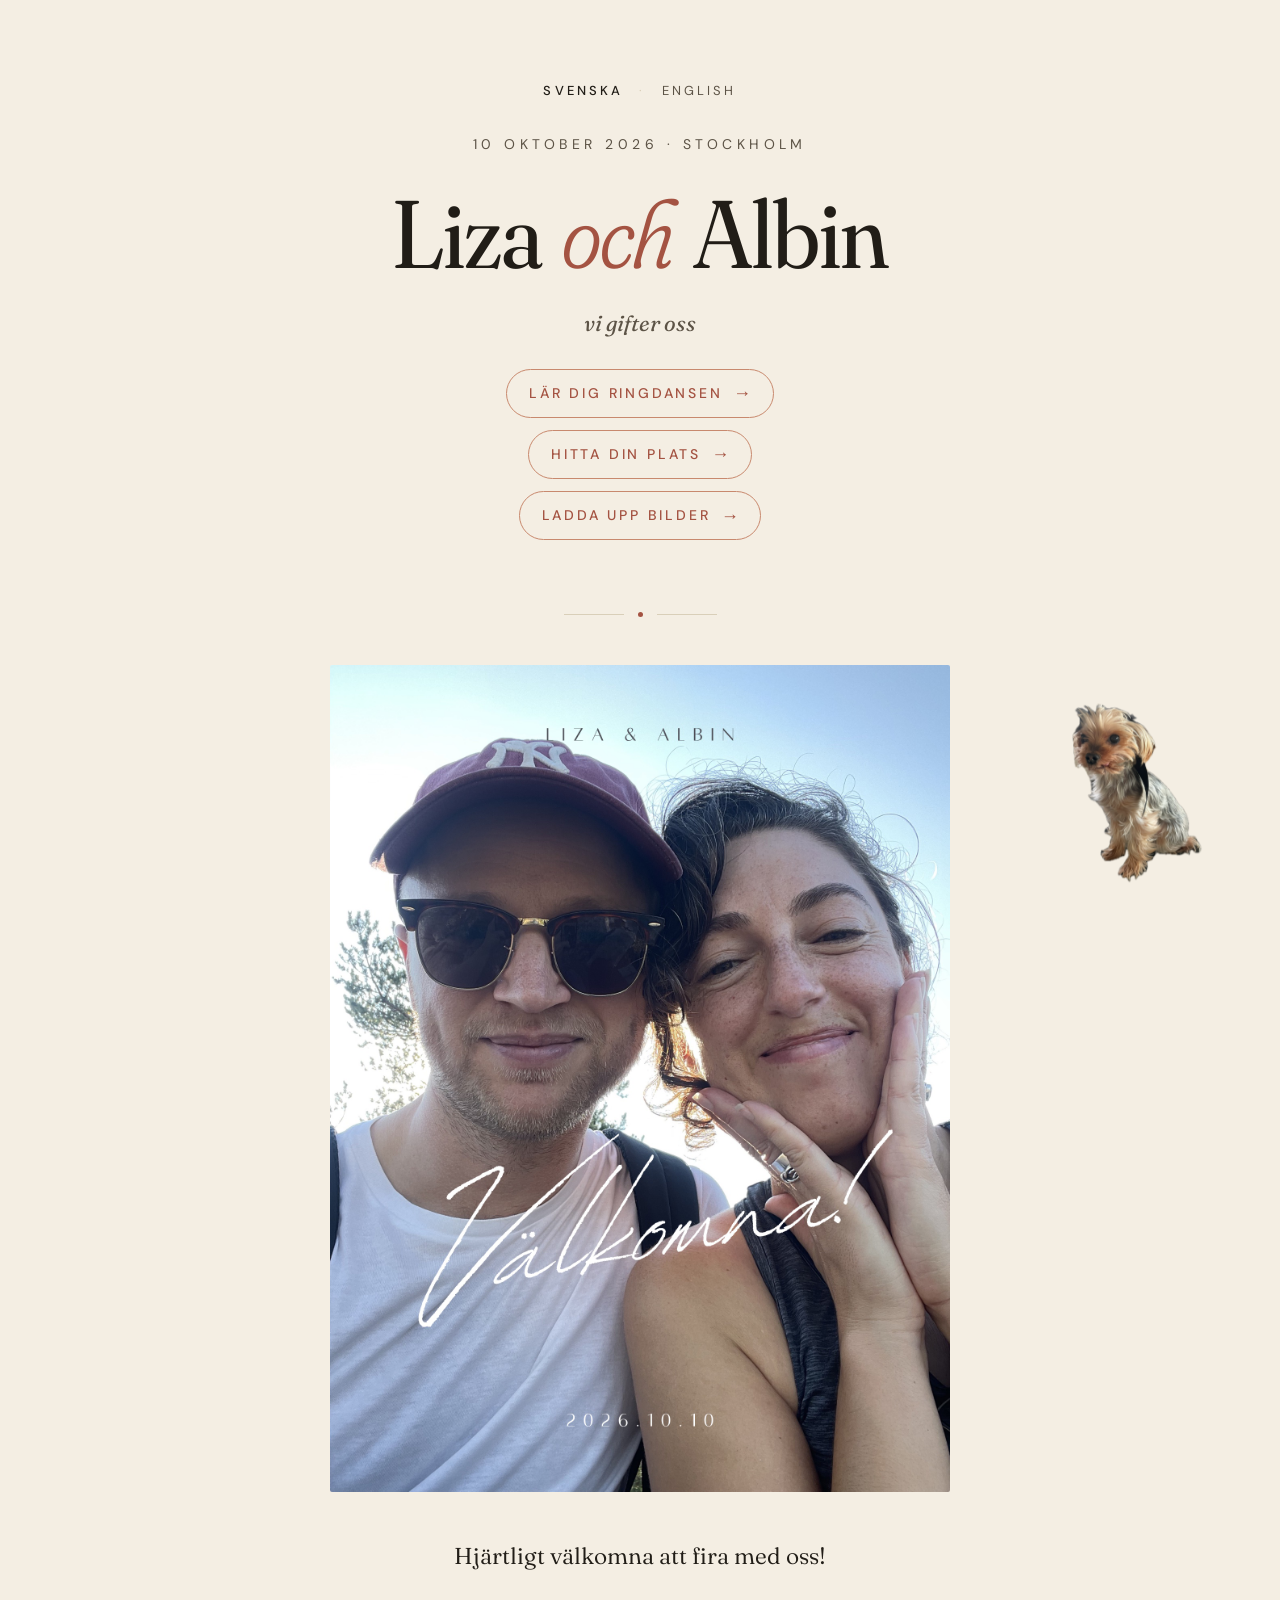
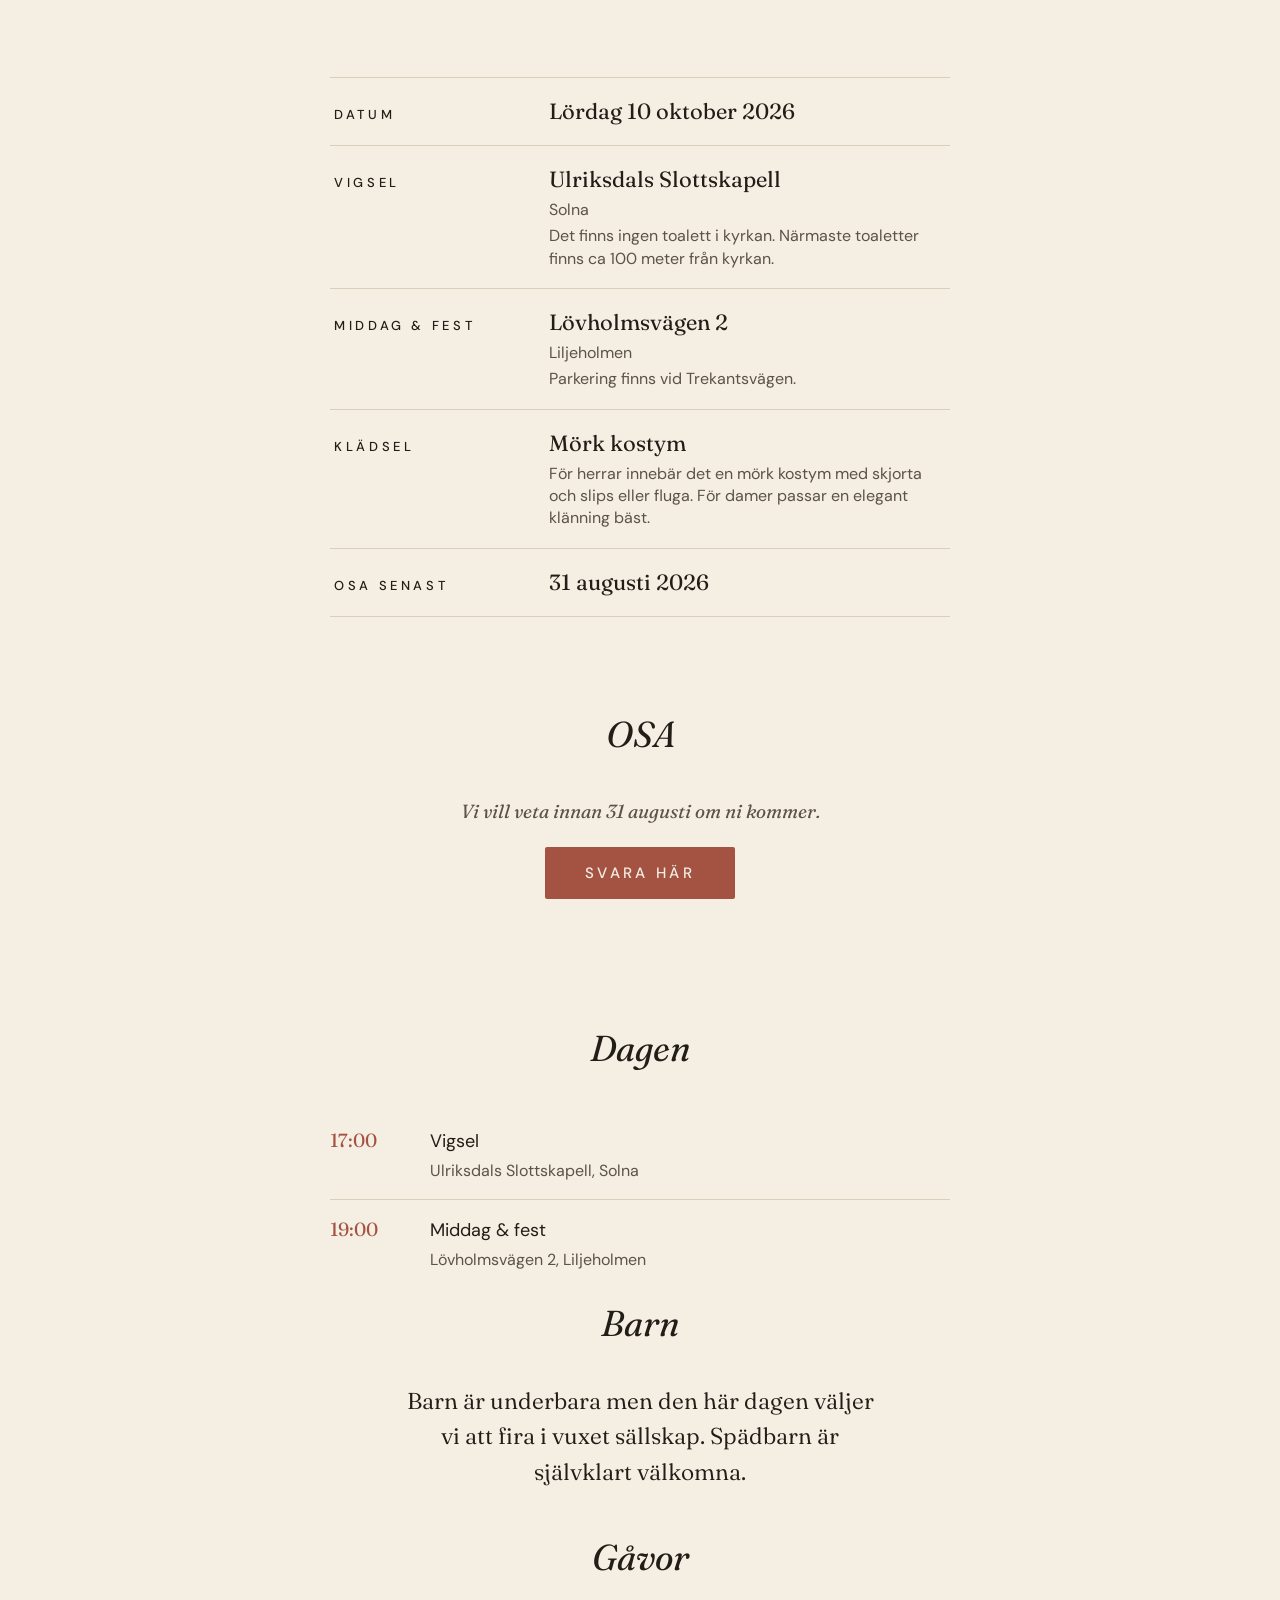
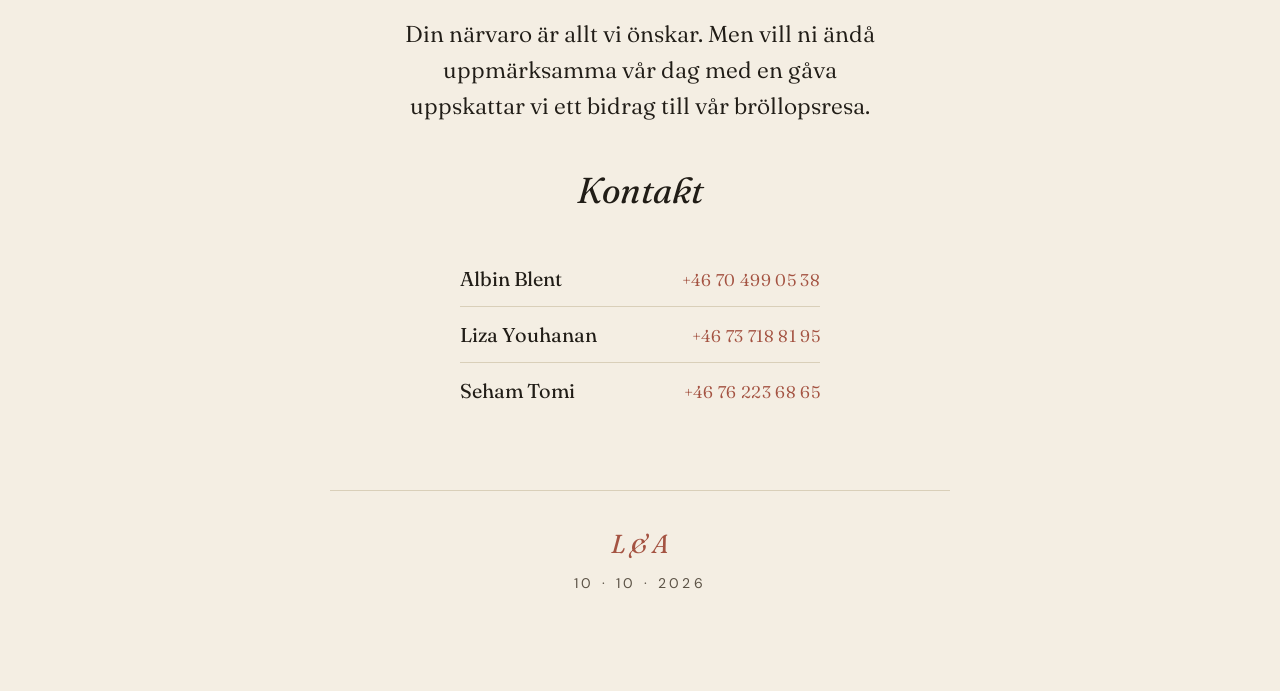
==== commit b3ae4133: "Link seating and photo pages from the start page, fix a guest name Co-Authored-By: Claude Opus 5.5 <" ====
--- a/index.html
+++ b/index.html
@@ -29,7 +29,7 @@
   <link rel="preconnect" href="https://fonts.googleapis.com" />
   <link rel="preconnect" href="https://fonts.gstatic.com" crossorigin />
   <link href="https://fonts.googleapis.com/css2?family=Fraunces:opsz,wght,SOFT@9..144,300..700,0..100&family=DM+Sans:wght@400;500&display=swap" rel="stylesheet" />
-  <link rel="stylesheet" href="style.css" />
+  <link rel="stylesheet" href="style.css?v=4" />
 </head>
 <body>
   <main>
@@ -45,7 +45,11 @@
       <p class="eyebrow">10 oktober 2026 · Stockholm</p>
       <h1 class="names">Liza <span class="amp">och</span> Albin</h1>
       <p class="hero-sub">vi gifter oss</p>
-      <a class="hero-cta" href="dans-instruktioner.html">Lär dig ringdansen <span class="arrow">→</span></a>
+      <nav class="hero-links">
+        <a class="hero-cta" href="dans-instruktioner.html">Lär dig ringdansen <span class="arrow">→</span></a>
+        <a class="hero-cta" href="/bordsplacering/">Hitta din plats <span class="arrow">→</span></a>
+        <a class="hero-cta" href="/bilder/">Ladda upp bilder <span class="arrow">→</span></a>
+      </nav>
     </header>
 
     <div class="ornament reveal reveal-2">
--- a/style.css
+++ b/style.css
@@ -431,6 +431,16 @@
 }
 .hero-cta:hover .arrow { transform: translateX(3px); }
 
+/* Flera länkar under varandra i heron */
+.hero-links {
+  display: flex;
+  flex-direction: column;
+  align-items: center;
+  gap: 12px;
+  margin-top: 28px;
+}
+.hero-links .hero-cta { margin-top: 0; }
+
 /* DANCE PAGE */
 .back-link {
   display: inline-block;
@@ -518,3 +528,31 @@
   color: var(--ink-soft);
   margin: 0;
 }
+
+/* Safety net: media never wider than its column */
+video, img { max-width: 100%; }
+
+/* Dance groups */
+.dance-group + .dance-group { margin-top: 96px; }
+.dance-group .section-heading { margin-bottom: 40px; }
+
+/* UPLOAD PAGE (bilder) */
+.upload {
+  margin-top: 24px;
+  text-align: center;
+}
+/* Widgeten sätter sin egen höjd: ingen fast höjd, ingen overflow här. */
+#wedibox-embed {
+  width: 100%;
+  min-height: 0;
+}
+.upload-fallback {
+  font-size: 16px;
+  color: var(--ink-soft);
+  margin: 24px 0 0;
+}
+.upload-fallback a {
+  color: var(--accent);
+  text-decoration: underline;
+  text-underline-offset: 3px;
+}
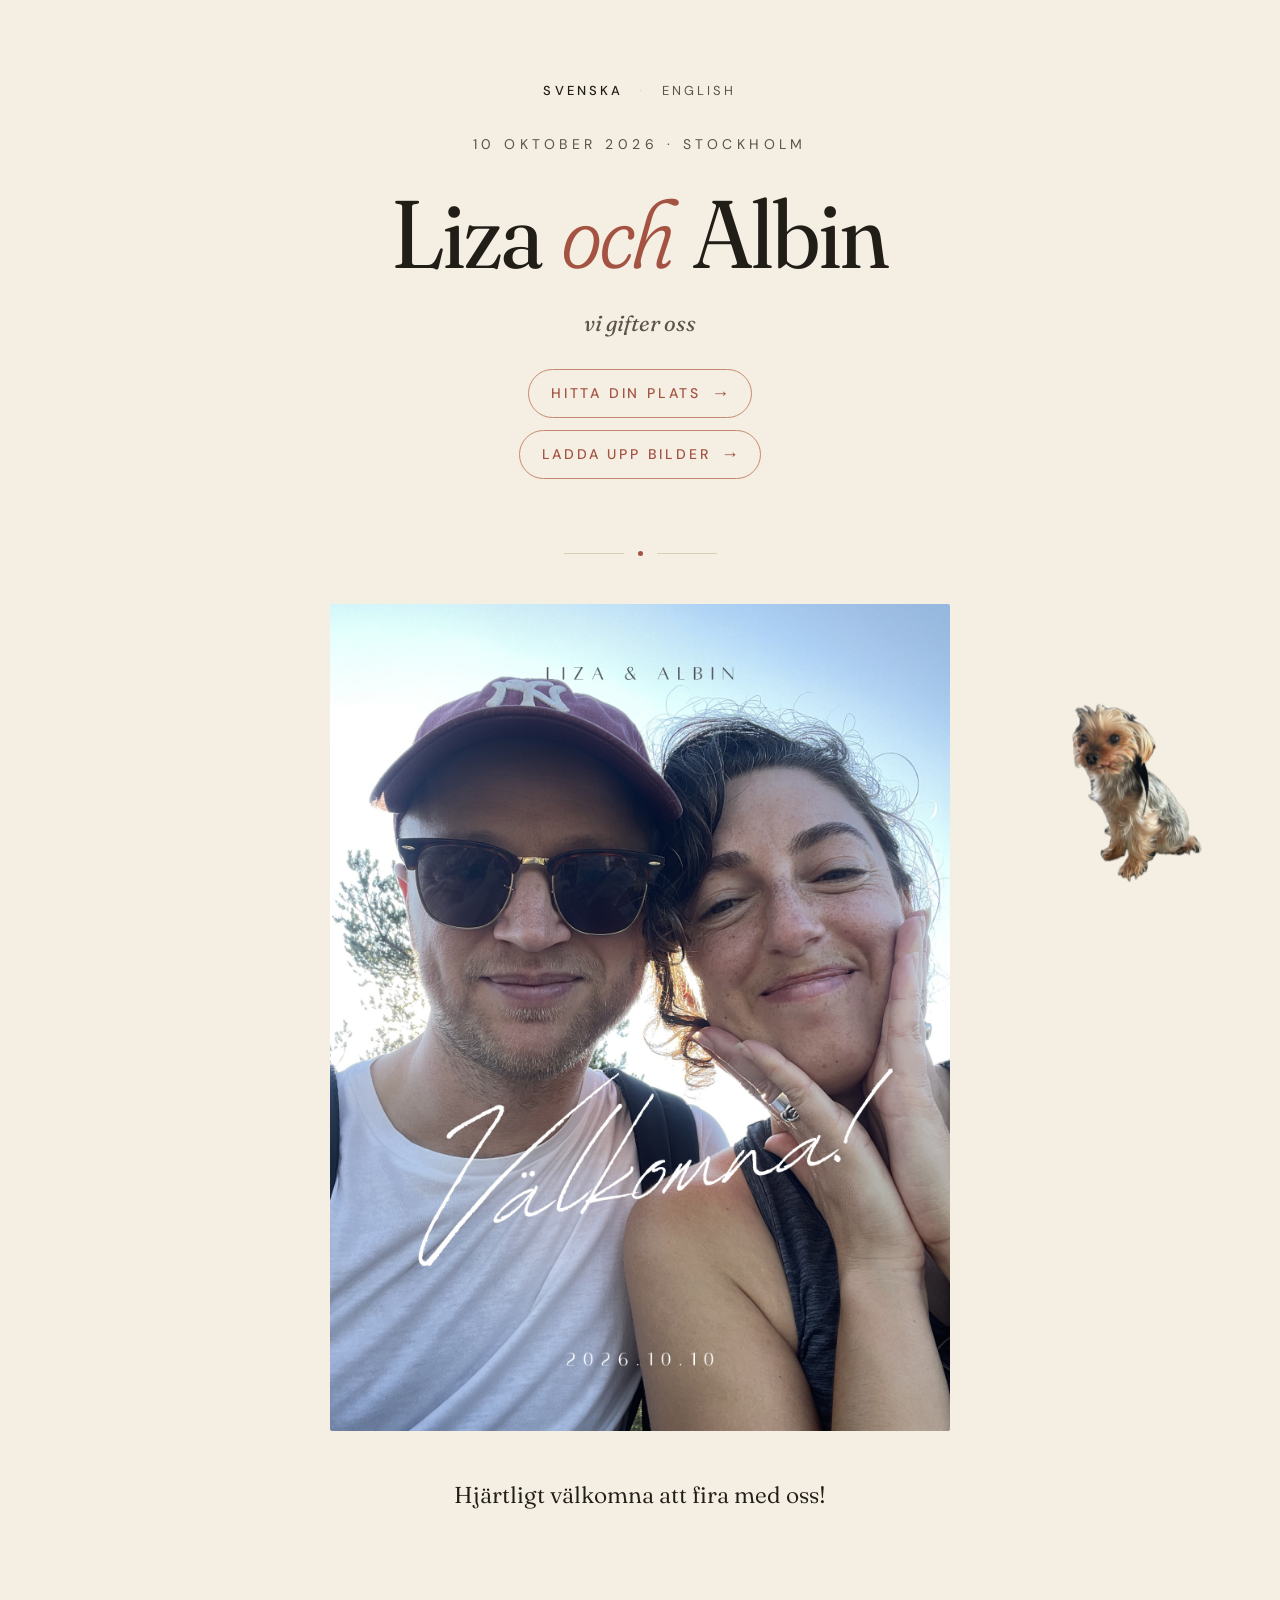
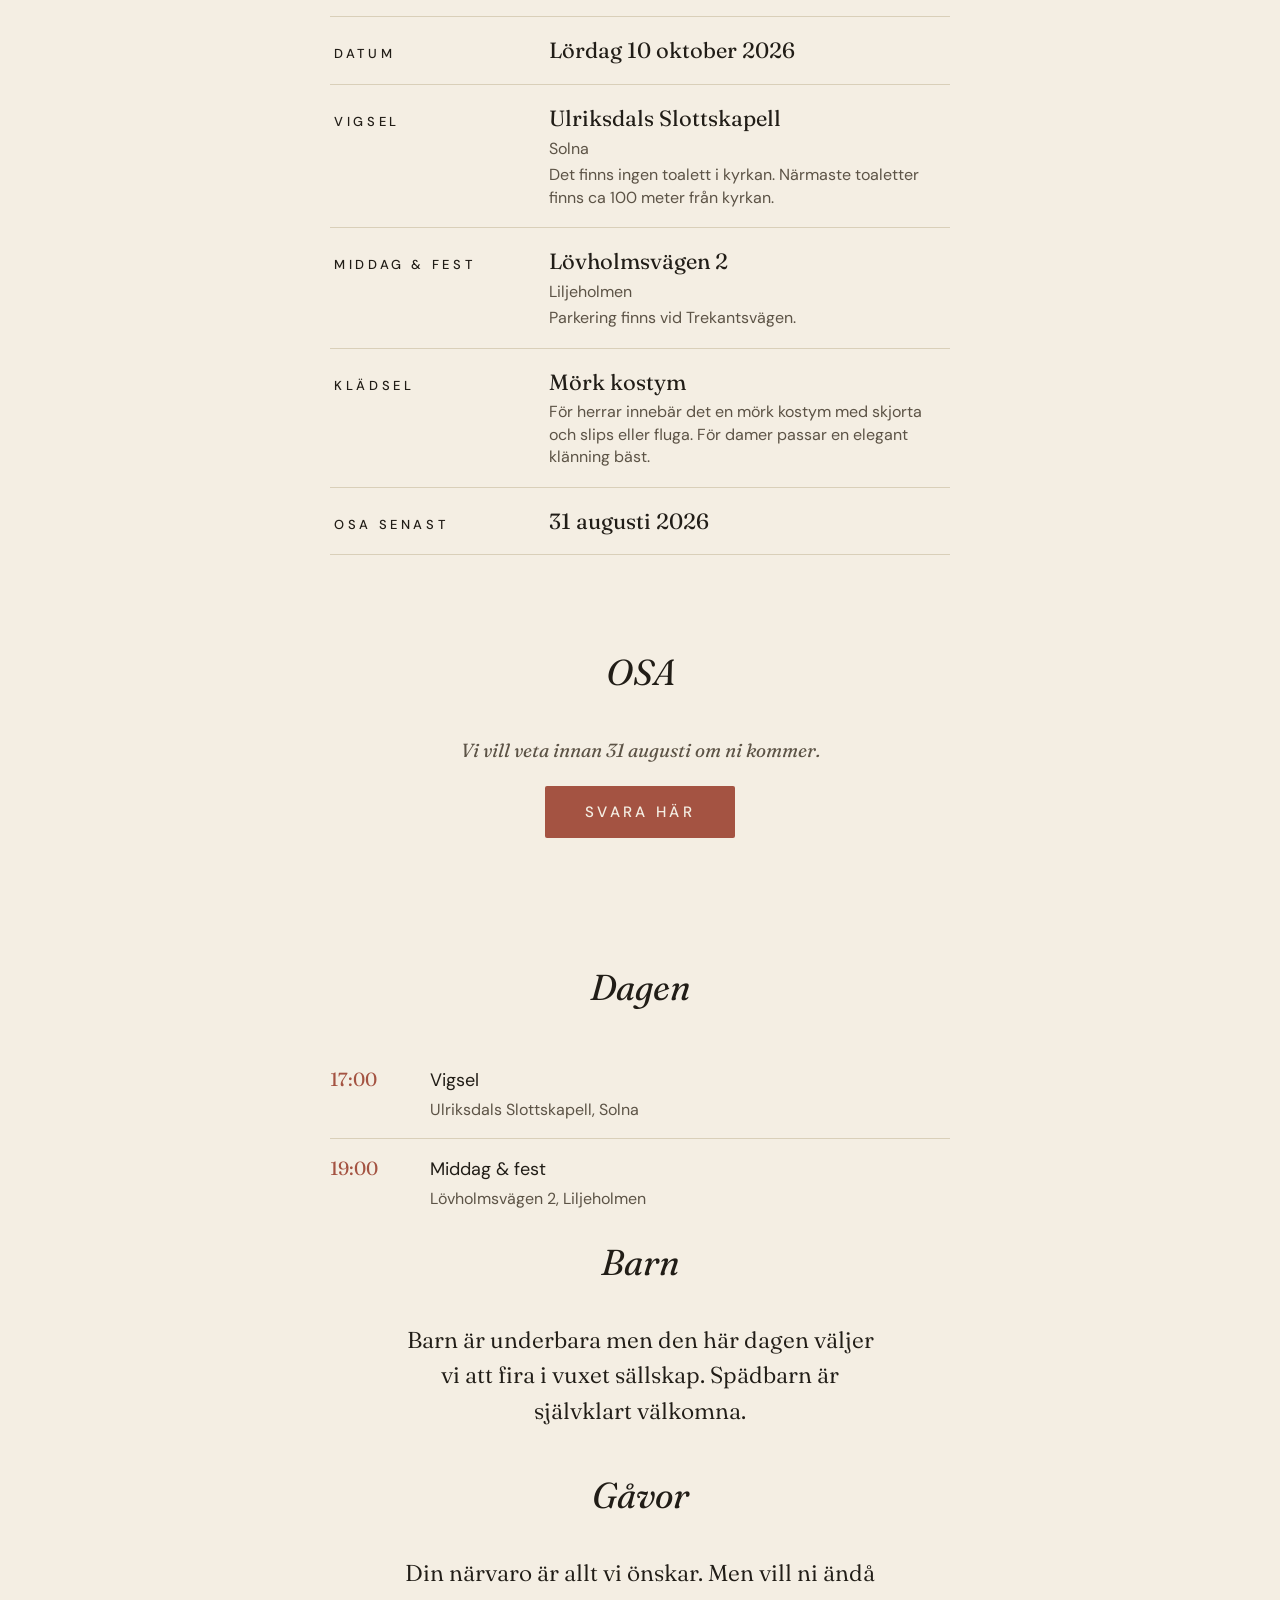
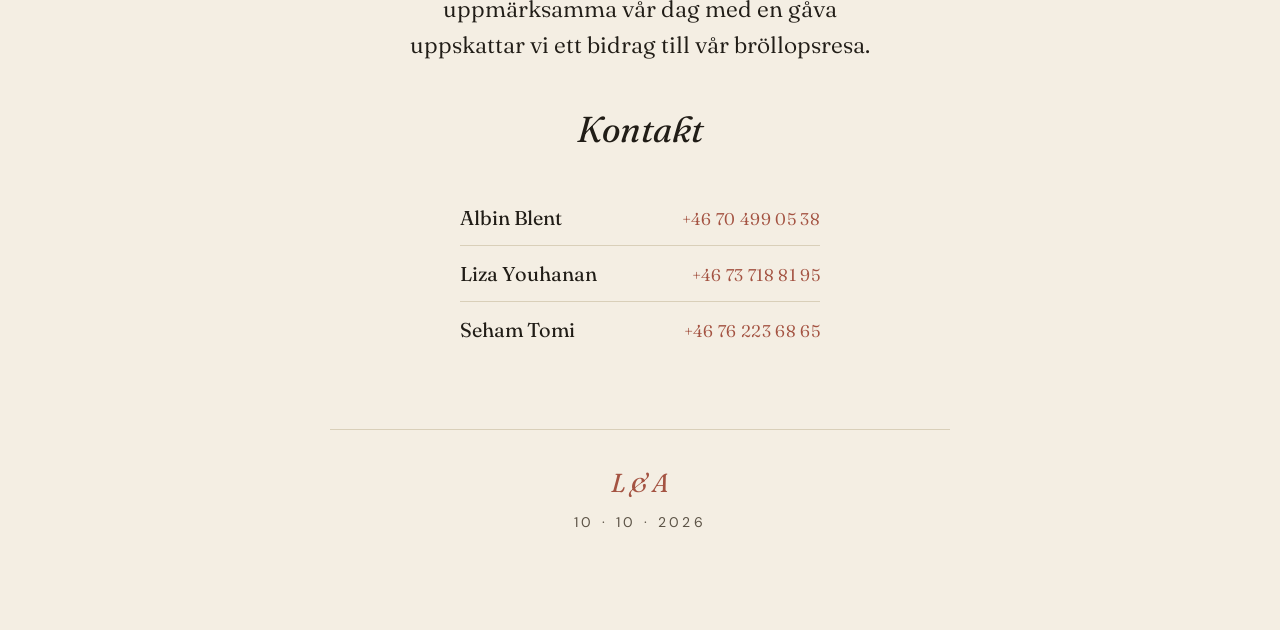
==== commit d6ad5a80: "Remove ring dance link from start pages, add seat and photo links in English Co-Authored-By: Claude " ====
--- a/index.html
+++ b/index.html
@@ -46,7 +46,6 @@
       <h1 class="names">Liza <span class="amp">och</span> Albin</h1>
       <p class="hero-sub">vi gifter oss</p>
       <nav class="hero-links">
-        <a class="hero-cta" href="dans-instruktioner.html">Lär dig ringdansen <span class="arrow">→</span></a>
         <a class="hero-cta" href="/bordsplacering/">Hitta din plats <span class="arrow">→</span></a>
         <a class="hero-cta" href="/bilder/">Ladda upp bilder <span class="arrow">→</span></a>
       </nav>
